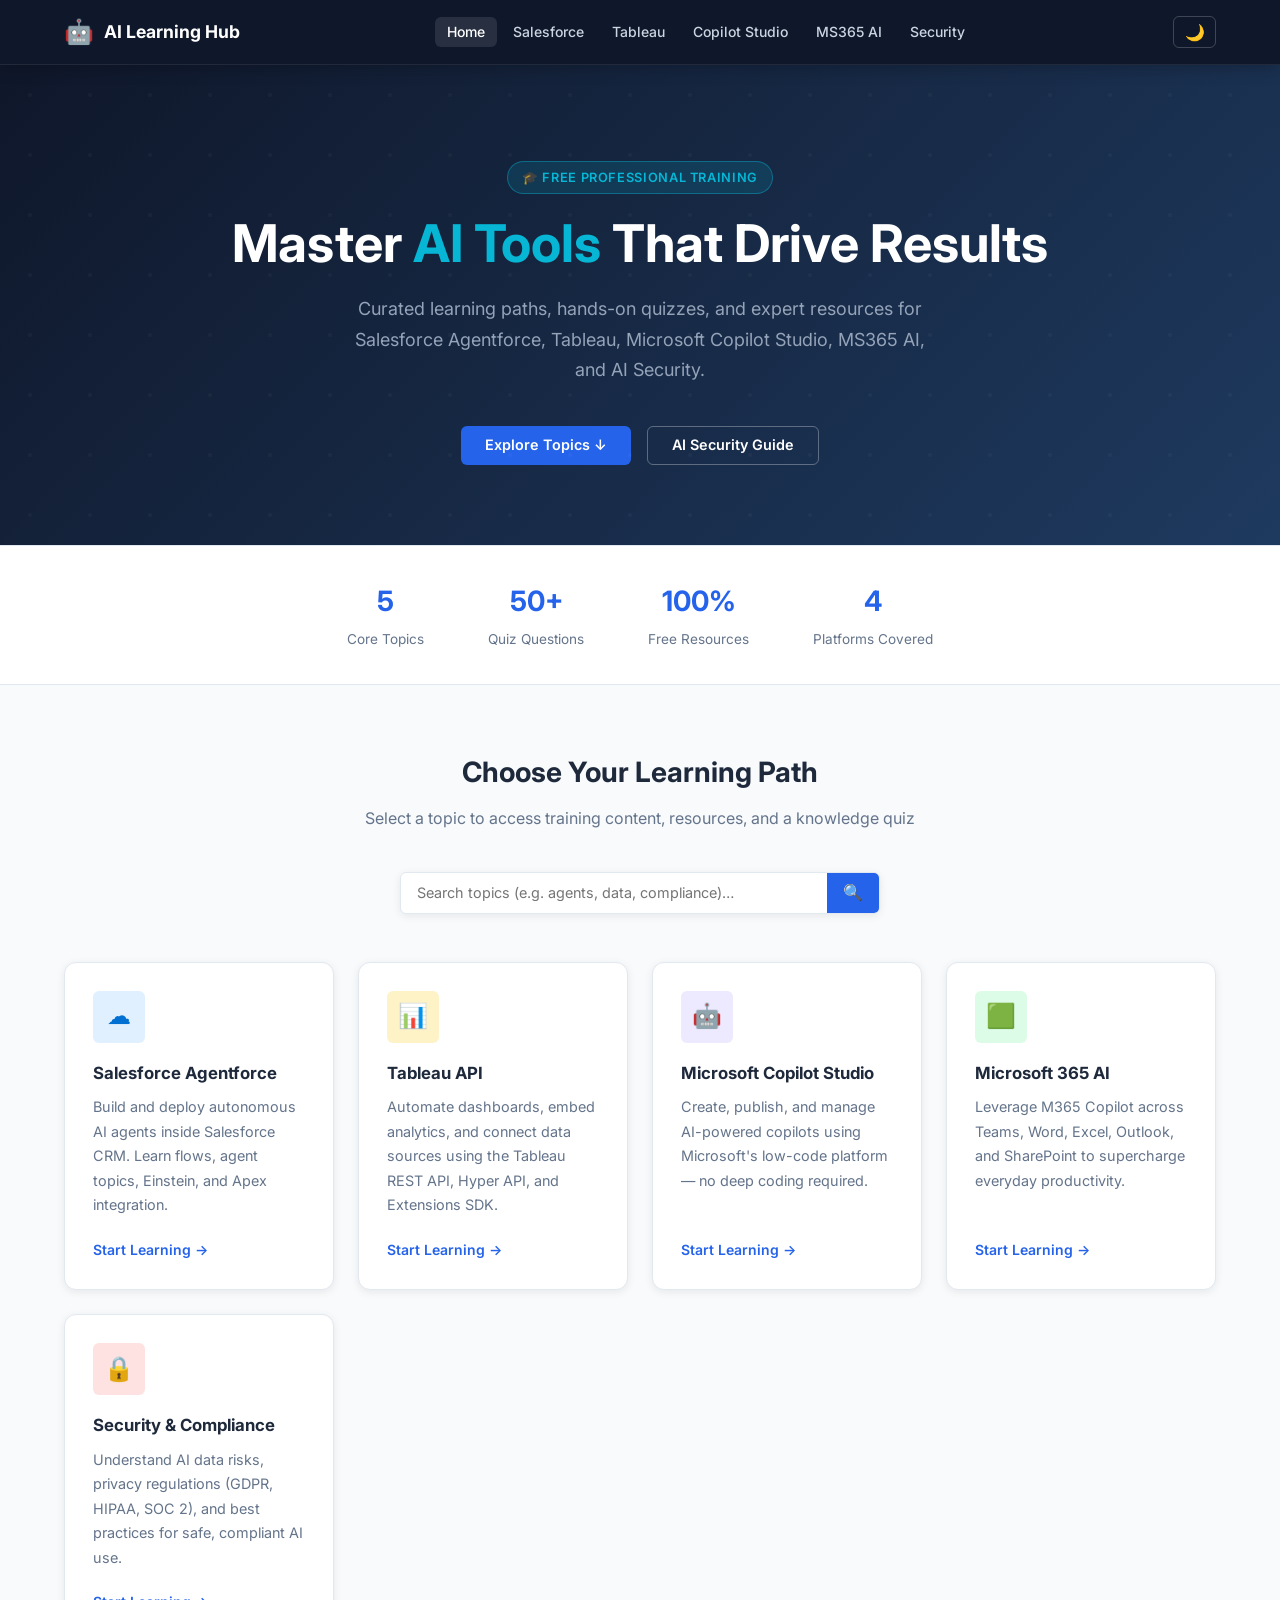
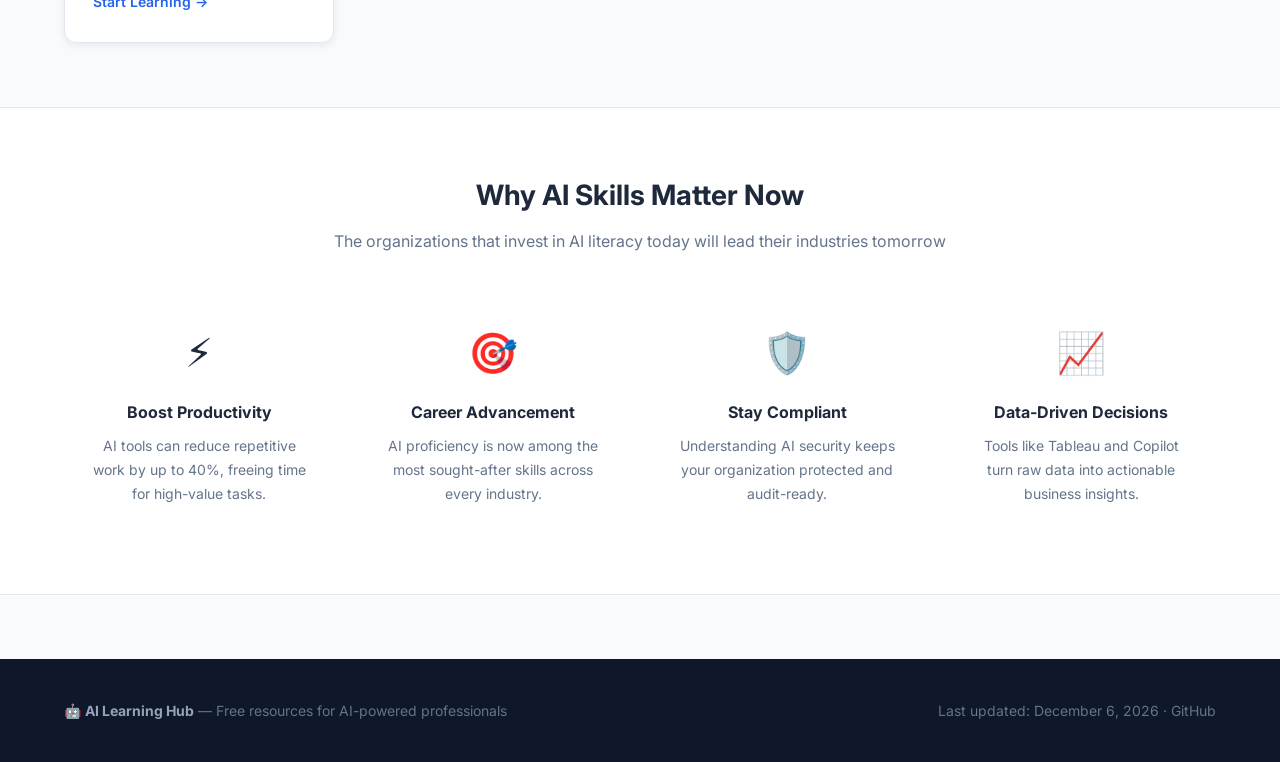
==== index.html @ e9ace45a "Add AI Tools Learning Hub website Professional static website covering Salesforce Agentforce, Tablea" ====
<!DOCTYPE html>
<html lang="en">
<head>
  <meta charset="UTF-8">
  <meta name="viewport" content="width=device-width, initial-scale=1.0">
  <title>AI Tools Learning Hub</title>
  <meta name="description" content="Professional training resources for Salesforce Agentforce, Tableau API, Microsoft Copilot Studio, Microsoft 365 AI, and AI Security & Compliance.">
  <link rel="stylesheet" href="styles/main.css">
  <link rel="icon" href="data:image/svg+xml,<svg xmlns='http://www.w3.org/2000/svg' viewBox='0 0 100 100'><text y='.9em' font-size='90'>🤖</text></svg>">
</head>
<body>

<!-- ── Navigation ── -->
<nav class="navbar">
  <div class="container">
    <div class="navbar__inner">
      <a class="navbar__brand" href="index.html">
        <span class="navbar__brand-icon">🤖</span>
        AI Learning Hub
      </a>
      <ul class="navbar__links">
        <li><a href="index.html" class="active">Home</a></li>
        <li><a href="salesforce/index.html">Salesforce</a></li>
        <li><a href="tableau/index.html">Tableau</a></li>
        <li><a href="copilot/index.html">Copilot Studio</a></li>
        <li><a href="ms365/index.html">MS365 AI</a></li>
        <li><a href="security/index.html">Security</a></li>
      </ul>
      <div class="navbar__actions">
        <button class="btn-theme" id="theme-toggle" title="Toggle dark/light mode">🌙</button>
      </div>
    </div>
  </div>
</nav>

<!-- ── Hero ── -->
<section class="hero">
  <div class="container">
    <div class="hero__badge">🎓 Free Professional Training</div>
    <h1>Master <span>AI Tools</span> That Drive Results</h1>
    <p>Curated learning paths, hands-on quizzes, and expert resources for Salesforce Agentforce, Tableau, Microsoft Copilot Studio, MS365 AI, and AI Security.</p>
    <div class="hero__actions">
      <a class="btn btn-primary" href="#topics">Explore Topics ↓</a>
      <a class="btn btn-outline" href="security/index.html">AI Security Guide</a>
    </div>
  </div>
</section>

<!-- ── Stats ── -->
<div class="stats-bar">
  <div class="container">
    <div class="stats-grid">
      <div class="stat-item">
        <strong>5</strong>
        <span>Core Topics</span>
      </div>
      <div class="stat-item">
        <strong>50+</strong>
        <span>Quiz Questions</span>
      </div>
      <div class="stat-item">
        <strong>100%</strong>
        <span>Free Resources</span>
      </div>
      <div class="stat-item">
        <strong>4</strong>
        <span>Platforms Covered</span>
      </div>
    </div>
  </div>
</div>

<!-- ── Topics ── -->
<section class="section" id="topics">
  <div class="container">
    <div class="section-header text-center">
      <h2>Choose Your Learning Path</h2>
      <p>Select a topic to access training content, resources, and a knowledge quiz</p>
    </div>

    <!-- Search -->
    <div class="search-bar">
      <input
        type="text"
        id="search-input"
        placeholder="Search topics (e.g. agents, data, compliance)…"
        aria-label="Search topics"
      >
      <button aria-label="Search">🔍</button>
    </div>

    <div class="cards-grid">

      <article class="card" data-search="salesforce agentforce ai agents automation crm flows apex">
        <div class="card__icon icon-sf">☁️</div>
        <div class="card__title">Salesforce Agentforce</div>
        <div class="card__desc">
          Build and deploy autonomous AI agents inside Salesforce CRM. Learn flows, agent topics, Einstein, and Apex integration.
        </div>
        <a class="card__link" href="salesforce/index.html">Start Learning →</a>
      </article>

      <article class="card" data-search="tableau api data visualization analytics dashboards rest hyper">
        <div class="card__icon icon-tab">📊</div>
        <div class="card__title">Tableau API</div>
        <div class="card__desc">
          Automate dashboards, embed analytics, and connect data sources using the Tableau REST API, Hyper API, and Extensions SDK.
        </div>
        <a class="card__link" href="tableau/index.html">Start Learning →</a>
      </article>

      <article class="card" data-search="copilot studio microsoft power virtual agents chatbot low code bots">
        <div class="card__icon icon-cop">🤖</div>
        <div class="card__title">Microsoft Copilot Studio</div>
        <div class="card__desc">
          Create, publish, and manage AI-powered copilots using Microsoft's low-code platform — no deep coding required.
        </div>
        <a class="card__link" href="copilot/index.html">Start Learning →</a>
      </article>

      <article class="card" data-search="microsoft 365 ms365 office copilot teams excel word outlook ai productivity">
        <div class="card__icon icon-ms">🟩</div>
        <div class="card__title">Microsoft 365 AI</div>
        <div class="card__desc">
          Leverage M365 Copilot across Teams, Word, Excel, Outlook, and SharePoint to supercharge everyday productivity.
        </div>
        <a class="card__link" href="ms365/index.html">Start Learning →</a>
      </article>

      <article class="card" data-search="security compliance data privacy gdpr hipaa soc2 zero trust safety ai risk">
        <div class="card__icon icon-sec">🔒</div>
        <div class="card__title">Security & Compliance</div>
        <div class="card__desc">
          Understand AI data risks, privacy regulations (GDPR, HIPAA, SOC 2), and best practices for safe, compliant AI use.
        </div>
        <a class="card__link" href="security/index.html">Start Learning →</a>
      </article>

    </div>
  </div>
</section>

<!-- ── Why This Matters ── -->
<section class="section" style="background: var(--color-bg-card); border-top: 1px solid var(--color-border); border-bottom: 1px solid var(--color-border);">
  <div class="container">
    <div class="section-header text-center">
      <h2>Why AI Skills Matter Now</h2>
      <p>The organizations that invest in AI literacy today will lead their industries tomorrow</p>
    </div>
    <div class="cards-grid" style="grid-template-columns: repeat(auto-fit, minmax(220px, 1fr));">
      <div style="text-align:center; padding: 1.5rem;">
        <div style="font-size: 2.5rem; margin-bottom: 0.75rem;">⚡</div>
        <h3 style="font-size: 1rem; margin-bottom: 0.5rem;">Boost Productivity</h3>
        <p style="font-size: 0.875rem; color: var(--color-text-muted);">AI tools can reduce repetitive work by up to 40%, freeing time for high-value tasks.</p>
      </div>
      <div style="text-align:center; padding: 1.5rem;">
        <div style="font-size: 2.5rem; margin-bottom: 0.75rem;">🎯</div>
        <h3 style="font-size: 1rem; margin-bottom: 0.5rem;">Career Advancement</h3>
        <p style="font-size: 0.875rem; color: var(--color-text-muted);">AI proficiency is now among the most sought-after skills across every industry.</p>
      </div>
      <div style="text-align:center; padding: 1.5rem;">
        <div style="font-size: 2.5rem; margin-bottom: 0.75rem;">🛡️</div>
        <h3 style="font-size: 1rem; margin-bottom: 0.5rem;">Stay Compliant</h3>
        <p style="font-size: 0.875rem; color: var(--color-text-muted);">Understanding AI security keeps your organization protected and audit-ready.</p>
      </div>
      <div style="text-align:center; padding: 1.5rem;">
        <div style="font-size: 2.5rem; margin-bottom: 0.75rem;">📈</div>
        <h3 style="font-size: 1rem; margin-bottom: 0.5rem;">Data-Driven Decisions</h3>
        <p style="font-size: 0.875rem; color: var(--color-text-muted);">Tools like Tableau and Copilot turn raw data into actionable business insights.</p>
      </div>
    </div>
  </div>
</section>

<!-- ── Footer ── -->
<footer class="footer">
  <div class="container">
    <div class="footer__inner">
      <span>🤖 <strong style="color:#94a3b8">AI Learning Hub</strong> — Free resources for AI-powered professionals</span>
      <span>Last updated: <time id="last-updated"></time> · <a href="https://github.com/williamjblodgett/Test" target="_blank" rel="noopener">GitHub</a></span>
    </div>
  </div>
</footer>

<script src="scripts/main.js"></script>
<script>
  document.getElementById('last-updated').textContent = new Date().toLocaleDateString('en-US', { year: 'numeric', month: 'long', day: 'numeric' });
</script>
</body>
</html>
---- styles/main.css ----
/* ============================================================
   AI Tools Learning Hub — Global Styles
   ============================================================ */

@import url('https://fonts.googleapis.com/css2?family=Inter:wght@300;400;500;600;700&display=swap');

/* ── Variables ── */
:root {
  --font-main: 'Inter', system-ui, sans-serif;

  --color-bg: #f8fafc;
  --color-bg-card: #ffffff;
  --color-bg-nav: #0f172a;
  --color-bg-hero: linear-gradient(135deg, #0f172a 0%, #1e3a5f 100%);

  --color-primary: #2563eb;
  --color-primary-hover: #1d4ed8;
  --color-accent: #06b6d4;
  --color-success: #10b981;
  --color-danger: #ef4444;
  --color-warning: #f59e0b;

  --color-text: #1e293b;
  --color-text-muted: #64748b;
  --color-text-light: #94a3b8;
  --color-text-on-dark: #f1f5f9;

  --color-border: #e2e8f0;
  --color-shadow: rgba(0, 0, 0, 0.08);

  --radius-sm: 6px;
  --radius-md: 12px;
  --radius-lg: 20px;

  --transition: 0.2s ease;
  --max-width: 1200px;
}

[data-theme="dark"] {
  --color-bg: #0f172a;
  --color-bg-card: #1e293b;
  --color-bg-nav: #020617;
  --color-text: #e2e8f0;
  --color-text-muted: #94a3b8;
  --color-text-light: #64748b;
  --color-border: #334155;
  --color-shadow: rgba(0, 0, 0, 0.3);
}

/* ── Reset ── */
*, *::before, *::after { box-sizing: border-box; margin: 0; padding: 0; }

html { scroll-behavior: smooth; }

body {
  font-family: var(--font-main);
  background: var(--color-bg);
  color: var(--color-text);
  line-height: 1.7;
  transition: background var(--transition), color var(--transition);
}

img { max-width: 100%; display: block; }
a { color: var(--color-primary); text-decoration: none; }
a:hover { color: var(--color-primary-hover); text-decoration: underline; }

/* ── Layout Utilities ── */
.container { max-width: var(--max-width); margin: 0 auto; padding: 0 1.5rem; }
.section { padding: 4rem 0; }
.section--sm { padding: 2rem 0; }

.text-center { text-align: center; }
.text-muted { color: var(--color-text-muted); }
.mt-1 { margin-top: 0.5rem; }
.mt-2 { margin-top: 1rem; }
.mt-3 { margin-top: 1.5rem; }
.mt-4 { margin-top: 2rem; }

/* ── Navigation ── */
.navbar {
  position: sticky;
  top: 0;
  z-index: 1000;
  background: var(--color-bg-nav);
  border-bottom: 1px solid rgba(255,255,255,0.08);
  box-shadow: 0 2px 16px rgba(0,0,0,0.25);
}

.navbar__inner {
  display: flex;
  align-items: center;
  justify-content: space-between;
  height: 64px;
  gap: 1rem;
}

.navbar__brand {
  display: flex;
  align-items: center;
  gap: 0.6rem;
  color: #fff;
  font-weight: 700;
  font-size: 1.1rem;
  text-decoration: none;
  white-space: nowrap;
}

.navbar__brand:hover { color: var(--color-accent); text-decoration: none; }

.navbar__brand-icon { font-size: 1.5rem; }

.navbar__links {
  display: flex;
  align-items: center;
  gap: 0.25rem;
  list-style: none;
}

.navbar__links a {
  color: #cbd5e1;
  font-size: 0.875rem;
  font-weight: 500;
  padding: 0.4rem 0.75rem;
  border-radius: var(--radius-sm);
  transition: background var(--transition), color var(--transition);
  text-decoration: none;
}

.navbar__links a:hover,
.navbar__links a.active {
  background: rgba(255,255,255,0.1);
  color: #fff;
}

.navbar__actions {
  display: flex;
  align-items: center;
  gap: 0.5rem;
}

.btn-theme {
  background: none;
  border: 1px solid rgba(255,255,255,0.2);
  color: #cbd5e1;
  border-radius: var(--radius-sm);
  padding: 0.35rem 0.65rem;
  font-size: 1rem;
  cursor: pointer;
  transition: background var(--transition), color var(--transition);
}

.btn-theme:hover { background: rgba(255,255,255,0.1); color: #fff; }

/* ── Breadcrumb ── */
.breadcrumb {
  padding: 0.75rem 0;
  font-size: 0.85rem;
  color: var(--color-text-muted);
}

.breadcrumb a { color: var(--color-text-muted); }
.breadcrumb a:hover { color: var(--color-primary); }
.breadcrumb span::before { content: ' / '; margin: 0 0.25rem; }

/* ── Hero ── */
.hero {
  background: var(--color-bg-hero);
  color: var(--color-text-on-dark);
  padding: 6rem 0 5rem;
  text-align: center;
  position: relative;
  overflow: hidden;
}

.hero::before {
  content: '';
  position: absolute;
  inset: 0;
  background: url("data:image/svg+xml,%3Csvg width='60' height='60' viewBox='0 0 60 60' xmlns='http://www.w3.org/2000/svg'%3E%3Cg fill='none' fill-rule='evenodd'%3E%3Cg fill='%23ffffff' fill-opacity='0.03'%3E%3Ccircle cx='30' cy='30' r='2'/%3E%3C/g%3E%3C/g%3E%3C/svg%3E");
  pointer-events: none;
}

.hero__badge {
  display: inline-flex;
  align-items: center;
  gap: 0.4rem;
  background: rgba(6, 182, 212, 0.15);
  border: 1px solid rgba(6, 182, 212, 0.4);
  color: var(--color-accent);
  font-size: 0.8rem;
  font-weight: 600;
  padding: 0.3rem 0.9rem;
  border-radius: 100px;
  letter-spacing: 0.05em;
  text-transform: uppercase;
  margin-bottom: 1.25rem;
}

.hero h1 {
  font-size: clamp(2rem, 5vw, 3.25rem);
  font-weight: 700;
  line-height: 1.15;
  margin-bottom: 1.25rem;
  color: #fff;
}

.hero h1 span { color: var(--color-accent); }

.hero p {
  font-size: 1.125rem;
  color: #94a3b8;
  max-width: 600px;
  margin: 0 auto 2.5rem;
}

.hero__actions {
  display: flex;
  gap: 1rem;
  justify-content: center;
  flex-wrap: wrap;
}

/* ── Buttons ── */
.btn {
  display: inline-flex;
  align-items: center;
  gap: 0.5rem;
  padding: 0.7rem 1.5rem;
  border-radius: var(--radius-sm);
  font-family: var(--font-main);
  font-size: 0.9rem;
  font-weight: 600;
  cursor: pointer;
  border: none;
  transition: all var(--transition);
  text-decoration: none;
  line-height: 1;
}

.btn-primary {
  background: var(--color-primary);
  color: #fff;
}

.btn-primary:hover {
  background: var(--color-primary-hover);
  color: #fff;
  text-decoration: none;
  transform: translateY(-1px);
  box-shadow: 0 4px 12px rgba(37, 99, 235, 0.4);
}

.btn-outline {
  background: transparent;
  color: #fff;
  border: 1.5px solid rgba(255,255,255,0.3);
}

.btn-outline:hover {
  background: rgba(255,255,255,0.1);
  color: #fff;
  text-decoration: none;
}

.btn-secondary {
  background: var(--color-bg-card);
  color: var(--color-text);
  border: 1.5px solid var(--color-border);
}

.btn-secondary:hover {
  border-color: var(--color-primary);
  color: var(--color-primary);
  text-decoration: none;
}

/* ── Cards ── */
.cards-grid {
  display: grid;
  grid-template-columns: repeat(auto-fit, minmax(260px, 1fr));
  gap: 1.5rem;
}

.card {
  background: var(--color-bg-card);
  border: 1px solid var(--color-border);
  border-radius: var(--radius-md);
  padding: 1.75rem;
  box-shadow: 0 2px 8px var(--color-shadow);
  transition: transform var(--transition), box-shadow var(--transition), border-color var(--transition);
  display: flex;
  flex-direction: column;
}

.card:hover {
  transform: translateY(-3px);
  box-shadow: 0 8px 24px var(--color-shadow);
  border-color: var(--color-primary);
}

.card__icon {
  width: 52px;
  height: 52px;
  border-radius: var(--radius-sm);
  display: flex;
  align-items: center;
  justify-content: center;
  font-size: 1.5rem;
  margin-bottom: 1rem;
}

.card__title {
  font-size: 1.05rem;
  font-weight: 700;
  margin-bottom: 0.5rem;
}

.card__desc {
  font-size: 0.9rem;
  color: var(--color-text-muted);
  flex: 1;
  margin-bottom: 1.25rem;
}

.card__link {
  font-size: 0.875rem;
  font-weight: 600;
  color: var(--color-primary);
  display: inline-flex;
  align-items: center;
  gap: 0.3rem;
}

.card__link:hover { gap: 0.5rem; }

/* Topic icon colors */
.icon-sf { background: #e0f0ff; color: #0070d2; }
.icon-tab { background: #fef3c7; color: #d97706; }
.icon-cop { background: #ede9fe; color: #7c3aed; }
.icon-ms { background: #dcfce7; color: #16a34a; }
.icon-sec { background: #fee2e2; color: #dc2626; }

[data-theme="dark"] .icon-sf { background: rgba(0,112,210,0.2); }
[data-theme="dark"] .icon-tab { background: rgba(217,119,6,0.2); }
[data-theme="dark"] .icon-cop { background: rgba(124,58,237,0.2); }
[data-theme="dark"] .icon-ms { background: rgba(22,163,74,0.2); }
[data-theme="dark"] .icon-sec { background: rgba(220,38,38,0.2); }

/* ── Page Hero (sub-pages) ── */
.page-hero {
  background: var(--color-bg-hero);
  color: var(--color-text-on-dark);
  padding: 3.5rem 0;
}

.page-hero__icon {
  font-size: 2.5rem;
  margin-bottom: 0.75rem;
}

.page-hero h1 {
  font-size: clamp(1.75rem, 4vw, 2.5rem);
  font-weight: 700;
  color: #fff;
  margin-bottom: 0.5rem;
}

.page-hero p {
  color: #94a3b8;
  font-size: 1rem;
  max-width: 600px;
}

/* ── Content Sections ── */
.content-block { margin-bottom: 3rem; }

.content-block h2 {
  font-size: 1.4rem;
  font-weight: 700;
  margin-bottom: 1rem;
  padding-bottom: 0.5rem;
  border-bottom: 2px solid var(--color-border);
  display: flex;
  align-items: center;
  gap: 0.5rem;
}

.content-block h3 {
  font-size: 1.1rem;
  font-weight: 600;
  margin-bottom: 0.75rem;
  margin-top: 1.5rem;
}

.content-block p { margin-bottom: 1rem; }

.content-block ul, .content-block ol {
  padding-left: 1.5rem;
  margin-bottom: 1rem;
}

.content-block li { margin-bottom: 0.4rem; }

/* ── Resource Links ── */
.resource-list {
  list-style: none;
  padding: 0;
  display: flex;
  flex-direction: column;
  gap: 0.75rem;
}

.resource-list li {
  background: var(--color-bg-card);
  border: 1px solid var(--color-border);
  border-radius: var(--radius-sm);
  padding: 0.75rem 1rem;
  display: flex;
  align-items: center;
  gap: 0.75rem;
  transition: border-color var(--transition);
}

.resource-list li:hover { border-color: var(--color-primary); }

.resource-list .res-type {
  font-size: 0.7rem;
  font-weight: 700;
  text-transform: uppercase;
  letter-spacing: 0.05em;
  padding: 0.2rem 0.5rem;
  border-radius: 4px;
  white-space: nowrap;
}

.res-doc { background: #dbeafe; color: #1d4ed8; }
.res-vid { background: #fee2e2; color: #dc2626; }
.res-cert { background: #dcfce7; color: #16a34a; }
.res-course { background: #ede9fe; color: #7c3aed; }

[data-theme="dark"] .res-doc { background: rgba(29,78,216,0.25); color: #93c5fd; }
[data-theme="dark"] .res-vid { background: rgba(220,38,38,0.25); color: #fca5a5; }
[data-theme="dark"] .res-cert { background: rgba(22,163,74,0.25); color: #86efac; }
[data-theme="dark"] .res-course { background: rgba(124,58,237,0.25); color: #c4b5fd; }

.resource-list a { font-weight: 500; font-size: 0.9rem; }

/* ── Tips Box ── */
.tips-box {
  background: linear-gradient(135deg, #eff6ff, #e0f2fe);
  border: 1px solid #bfdbfe;
  border-radius: var(--radius-md);
  padding: 1.5rem 1.75rem;
}

[data-theme="dark"] .tips-box {
  background: rgba(37, 99, 235, 0.1);
  border-color: rgba(37, 99, 235, 0.3);
}

.tips-box h3 { color: var(--color-primary); margin-top: 0; }

.tips-box ol { padding-left: 1.5rem; }
.tips-box li { margin-bottom: 0.5rem; font-size: 0.95rem; }

/* ── Alert/Info Boxes ── */
.alert {
  border-radius: var(--radius-sm);
  padding: 1rem 1.25rem;
  margin-bottom: 1rem;
  display: flex;
  gap: 0.75rem;
  align-items: flex-start;
  font-size: 0.9rem;
}

.alert-info { background: #eff6ff; border-left: 4px solid var(--color-primary); color: #1e40af; }
.alert-warning { background: #fffbeb; border-left: 4px solid var(--color-warning); color: #92400e; }
.alert-danger { background: #fef2f2; border-left: 4px solid var(--color-danger); color: #991b1b; }
.alert-success { background: #f0fdf4; border-left: 4px solid var(--color-success); color: #166534; }

[data-theme="dark"] .alert-info { background: rgba(37,99,235,0.1); color: #93c5fd; }
[data-theme="dark"] .alert-warning { background: rgba(245,158,11,0.1); color: #fcd34d; }
[data-theme="dark"] .alert-danger { background: rgba(239,68,68,0.1); color: #fca5a5; }
[data-theme="dark"] .alert-success { background: rgba(16,185,129,0.1); color: #6ee7b7; }

/* ── Quiz ── */
.quiz-section {
  background: var(--color-bg-card);
  border: 2px solid var(--color-border);
  border-radius: var(--radius-lg);
  padding: 2.5rem;
  margin-top: 2rem;
}

.quiz-section h2 {
  font-size: 1.4rem;
  font-weight: 700;
  margin-bottom: 0.5rem;
  border: none;
  padding: 0;
}

.quiz-progress {
  font-size: 0.85rem;
  color: var(--color-text-muted);
  margin-bottom: 1.5rem;
}

.quiz-progress-bar {
  height: 6px;
  background: var(--color-border);
  border-radius: 100px;
  margin-bottom: 1.5rem;
  overflow: hidden;
}

.quiz-progress-bar__fill {
  height: 100%;
  background: var(--color-primary);
  border-radius: 100px;
  transition: width 0.4s ease;
}

.quiz-question {
  font-size: 1.05rem;
  font-weight: 600;
  margin-bottom: 1.25rem;
  line-height: 1.5;
}

.quiz-options {
  display: flex;
  flex-direction: column;
  gap: 0.65rem;
  margin-bottom: 1.5rem;
}

.quiz-option {
  background: var(--color-bg);
  border: 1.5px solid var(--color-border);
  border-radius: var(--radius-sm);
  padding: 0.8rem 1.1rem;
  cursor: pointer;
  font-family: var(--font-main);
  font-size: 0.9rem;
  text-align: left;
  transition: all var(--transition);
  display: flex;
  align-items: center;
  gap: 0.75rem;
  color: var(--color-text);
  width: 100%;
}

.quiz-option:hover:not(:disabled) {
  border-color: var(--color-primary);
  background: #eff6ff;
}

[data-theme="dark"] .quiz-option:hover:not(:disabled) {
  background: rgba(37,99,235,0.1);
}

.quiz-option.correct {
  border-color: var(--color-success);
  background: #f0fdf4;
  color: #166534;
}

.quiz-option.incorrect {
  border-color: var(--color-danger);
  background: #fef2f2;
  color: #991b1b;
}

[data-theme="dark"] .quiz-option.correct { background: rgba(16,185,129,0.15); color: #6ee7b7; }
[data-theme="dark"] .quiz-option.incorrect { background: rgba(239,68,68,0.15); color: #fca5a5; }

.quiz-option-letter {
  width: 28px;
  height: 28px;
  border-radius: 50%;
  background: var(--color-border);
  display: flex;
  align-items: center;
  justify-content: center;
  font-weight: 700;
  font-size: 0.8rem;
  flex-shrink: 0;
  transition: background var(--transition);
}

.quiz-option.correct .quiz-option-letter { background: var(--color-success); color: #fff; }
.quiz-option.incorrect .quiz-option-letter { background: var(--color-danger); color: #fff; }

.quiz-feedback {
  font-size: 0.9rem;
  padding: 0.75rem 1rem;
  border-radius: var(--radius-sm);
  margin-bottom: 1rem;
  display: none;
}

.quiz-feedback.show { display: block; }

.quiz-nav {
  display: flex;
  gap: 0.75rem;
  align-items: center;
  flex-wrap: wrap;
}

.quiz-results {
  text-align: center;
  display: none;
}

.quiz-results.show { display: block; }

.quiz-score-ring {
  width: 120px;
  height: 120px;
  border-radius: 50%;
  background: conic-gradient(var(--color-primary) var(--pct, 0%), var(--color-border) 0%);
  display: flex;
  align-items: center;
  justify-content: center;
  margin: 1.5rem auto;
  position: relative;
}

.quiz-score-ring::before {
  content: '';
  position: absolute;
  width: 88px;
  height: 88px;
  border-radius: 50%;
  background: var(--color-bg-card);
}

.quiz-score-text {
  position: relative;
  z-index: 1;
  font-size: 1.5rem;
  font-weight: 700;
  color: var(--color-text);
}

.quiz-results h3 { font-size: 1.3rem; font-weight: 700; margin-bottom: 0.5rem; }
.quiz-results p { color: var(--color-text-muted); margin-bottom: 1.5rem; }

.quiz-review-list {
  text-align: left;
  background: var(--color-bg);
  border-radius: var(--radius-sm);
  padding: 1rem 1.25rem;
  margin-bottom: 1.5rem;
}

.quiz-review-list h4 { font-size: 0.9rem; font-weight: 700; margin-bottom: 0.75rem; color: var(--color-danger); }
.quiz-review-list ul { list-style: none; padding: 0; }
.quiz-review-list li {
  padding: 0.4rem 0;
  font-size: 0.875rem;
  border-bottom: 1px solid var(--color-border);
  color: var(--color-text-muted);
  display: flex;
  align-items: flex-start;
  gap: 0.5rem;
}
.quiz-review-list li:last-child { border: none; }
.quiz-review-list li::before { content: '→'; color: var(--color-danger); flex-shrink: 0; }

.quiz-all-correct { color: var(--color-success); font-weight: 600; text-align: center; padding: 0.75rem; }

/* ── Search ── */
.search-bar {
  display: flex;
  max-width: 480px;
  margin: 0 auto 3rem;
  background: var(--color-bg-card);
  border: 1.5px solid var(--color-border);
  border-radius: var(--radius-sm);
  overflow: hidden;
  box-shadow: 0 2px 8px var(--color-shadow);
  transition: border-color var(--transition);
}

.search-bar:focus-within { border-color: var(--color-primary); }

.search-bar input {
  flex: 1;
  border: none;
  outline: none;
  padding: 0.7rem 1rem;
  font-family: var(--font-main);
  font-size: 0.9rem;
  background: transparent;
  color: var(--color-text);
}

.search-bar button {
  background: var(--color-primary);
  border: none;
  color: #fff;
  padding: 0 1rem;
  cursor: pointer;
  font-size: 1rem;
}

/* ── Stats Bar ── */
.stats-bar {
  background: var(--color-bg-card);
  border-top: 1px solid var(--color-border);
  border-bottom: 1px solid var(--color-border);
  padding: 2rem 0;
}

.stats-grid {
  display: flex;
  justify-content: center;
  gap: 4rem;
  flex-wrap: wrap;
}

.stat-item { text-align: center; }
.stat-item strong { display: block; font-size: 1.75rem; font-weight: 700; color: var(--color-primary); }
.stat-item span { font-size: 0.85rem; color: var(--color-text-muted); }

/* ── Section Headers ── */
.section-header { margin-bottom: 2.5rem; }
.section-header h2 { font-size: 1.75rem; font-weight: 700; margin-bottom: 0.5rem; }
.section-header p { color: var(--color-text-muted); }

/* ── Footer ── */
.footer {
  background: var(--color-bg-nav);
  color: #64748b;
  padding: 2.5rem 0;
  margin-top: 4rem;
  font-size: 0.875rem;
}

.footer__inner {
  display: flex;
  justify-content: space-between;
  align-items: center;
  flex-wrap: wrap;
  gap: 1rem;
}

.footer a { color: #64748b; }
.footer a:hover { color: #94a3b8; }

/* ── Table ── */
.styled-table {
  width: 100%;
  border-collapse: collapse;
  font-size: 0.9rem;
  margin-bottom: 1.5rem;
}

.styled-table th {
  background: var(--color-bg);
  font-weight: 600;
  text-align: left;
  padding: 0.75rem 1rem;
  border-bottom: 2px solid var(--color-border);
  font-size: 0.8rem;
  text-transform: uppercase;
  letter-spacing: 0.05em;
  color: var(--color-text-muted);
}

.styled-table td {
  padding: 0.75rem 1rem;
  border-bottom: 1px solid var(--color-border);
}

.styled-table tr:last-child td { border: none; }
.styled-table tr:hover td { background: var(--color-bg); }

/* ── Responsive ── */
@media (max-width: 768px) {
  .navbar__links { display: none; }
  .stats-grid { gap: 2rem; }
  .quiz-section { padding: 1.5rem; }
  .hero { padding: 4rem 0 3rem; }
  .section { padding: 2.5rem 0; }
}
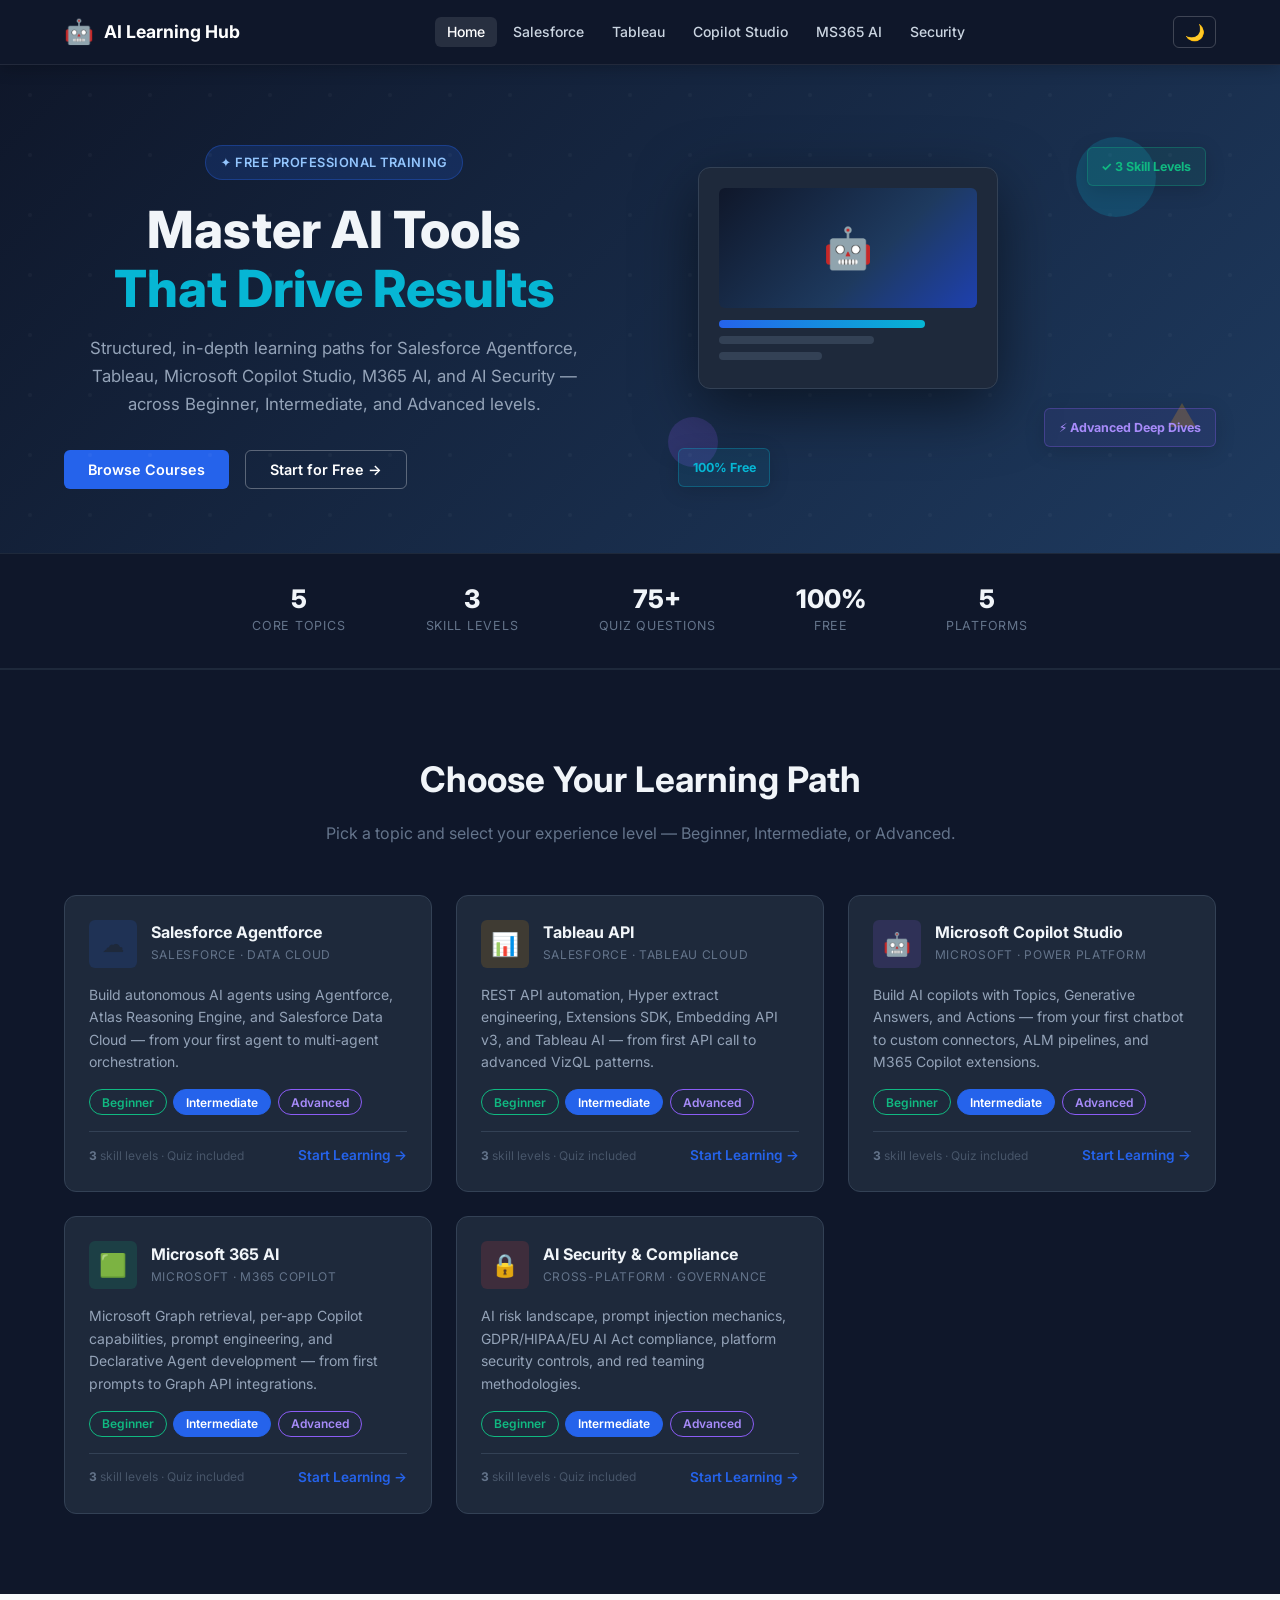
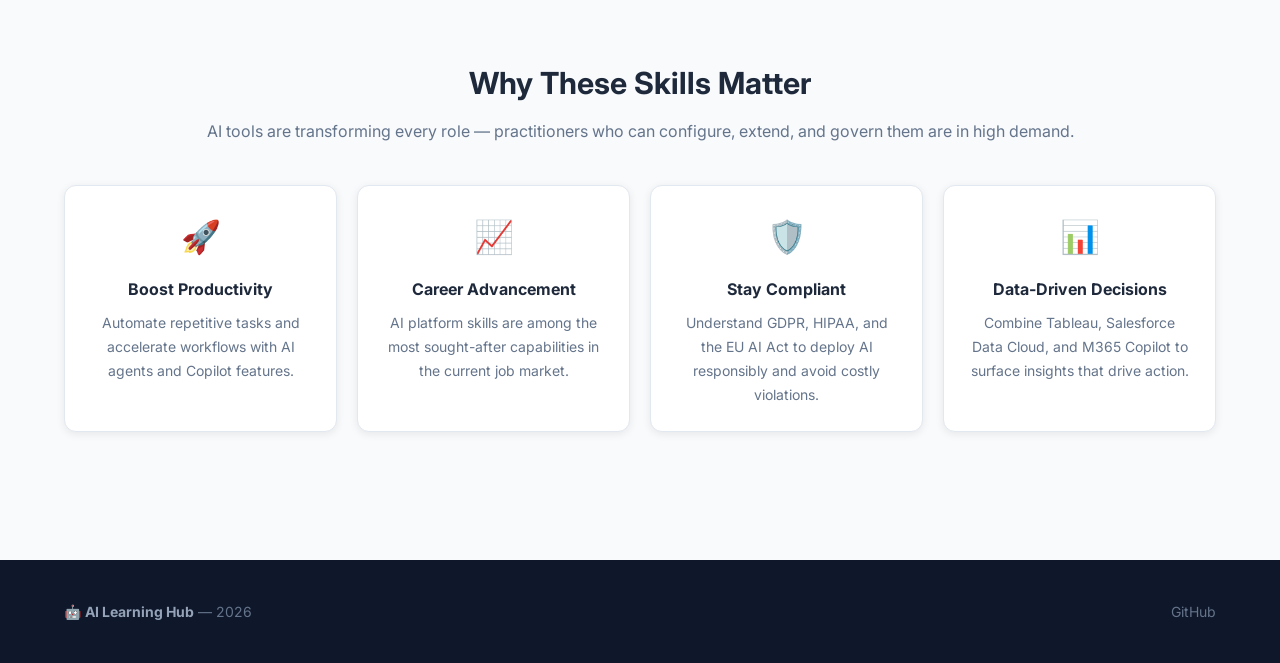
==== commit e3a3b46a: "Rewrite Salesforce page with 3-tier pricing structure - Restructured index.html with three pricing t" ====
--- a/index.html
+++ b/index.html
@@ -3,8 +3,8 @@
 <head>
   <meta charset="UTF-8">
   <meta name="viewport" content="width=device-width, initial-scale=1.0">
-  <title>AI Tools Learning Hub</title>
-  <meta name="description" content="Professional training resources for Salesforce Agentforce, Tableau API, Microsoft Copilot Studio, Microsoft 365 AI, and AI Security & Compliance.">
+  <title>AI Tools Learning Hub — Free Training for Salesforce, Tableau, Copilot & More</title>
+  <meta name="description" content="Free, structured AI tools training across 3 skill levels. Salesforce Agentforce, Tableau API, Copilot Studio, Microsoft 365 AI, and AI Security.">
   <link rel="stylesheet" href="styles/main.css">
   <link rel="icon" href="data:image/svg+xml,<svg xmlns='http://www.w3.org/2000/svg' viewBox='0 0 100 100'><text y='.9em' font-size='90'>🤖</text></svg>">
 </head>
@@ -34,139 +34,214 @@
 </nav>
 
 <!-- ── Hero ── -->
-<section class="hero">
-  <div class="container">
-    <div class="hero__badge">🎓 Free Professional Training</div>
-    <h1>Master <span>AI Tools</span> That Drive Results</h1>
-    <p>Curated learning paths, hands-on quizzes, and expert resources for Salesforce Agentforce, Tableau, Microsoft Copilot Studio, MS365 AI, and AI Security.</p>
-    <div class="hero__actions">
-      <a class="btn btn-primary" href="#topics">Explore Topics ↓</a>
-      <a class="btn btn-outline" href="security/index.html">AI Security Guide</a>
+<section class="hero" style="background: var(--color-bg-hero);">
+  <div class="hero-inner">
+
+    <!-- Left: Text -->
+    <div class="hero-text">
+      <div class="hero-badge">✦ Free Professional Training</div>
+      <h1>Master AI Tools<br><span>That Drive Results</span></h1>
+      <p>Structured, in-depth learning paths for Salesforce Agentforce, Tableau, Microsoft Copilot Studio, M365 AI, and AI Security — across Beginner, Intermediate, and Advanced levels.</p>
+      <div class="hero-actions">
+        <a href="#courses" class="btn btn-primary">Browse Courses</a>
+        <a href="salesforce/index.html#beginner" class="btn btn-outline">Start for Free →</a>
+      </div>
+    </div>
+
+    <!-- Right: CSS Illustration -->
+    <div class="hero-illustration" aria-hidden="true">
+      <div class="illus-dot illus-dot-1"></div>
+      <div class="illus-dot illus-dot-2"></div>
+      <div class="illus-triangle"></div>
+
+      <div class="illus-card-main">
+        <div class="illus-screen">🤖</div>
+        <div class="illus-bar w80"></div>
+        <div class="illus-bar w60"></div>
+        <div class="illus-bar w40"></div>
+      </div>
+
+      <div class="illus-chip illus-chip-1">✓ 3 Skill Levels</div>
+      <div class="illus-chip illus-chip-2">⚡ Advanced Deep Dives</div>
+      <div class="illus-chip illus-chip-3">100% Free</div>
     </div>
   </div>
 </section>
 
-<!-- ── Stats ── -->
+<!-- ── Stats Bar ── -->
 <div class="stats-bar">
   <div class="container">
     <div class="stats-grid">
       <div class="stat-item">
-        <strong>5</strong>
-        <span>Core Topics</span>
-      </div>
-      <div class="stat-item">
-        <strong>50+</strong>
-        <span>Quiz Questions</span>
-      </div>
-      <div class="stat-item">
-        <strong>100%</strong>
-        <span>Free Resources</span>
-      </div>
-      <div class="stat-item">
-        <strong>4</strong>
-        <span>Platforms Covered</span>
+        <div class="stat-number">5</div>
+        <div class="stat-label">Core Topics</div>
+      </div>
+      <div class="stat-item">
+        <div class="stat-number">3</div>
+        <div class="stat-label">Skill Levels</div>
+      </div>
+      <div class="stat-item">
+        <div class="stat-number">75+</div>
+        <div class="stat-label">Quiz Questions</div>
+      </div>
+      <div class="stat-item">
+        <div class="stat-number">100%</div>
+        <div class="stat-label">Free</div>
+      </div>
+      <div class="stat-item">
+        <div class="stat-number">5</div>
+        <div class="stat-label">Platforms</div>
       </div>
     </div>
   </div>
 </div>
 
-<!-- ── Topics ── -->
-<section class="section" id="topics">
-  <div class="container">
-    <div class="section-header text-center">
+<!-- ── Dark Course Browser ── -->
+<section class="courses-section" id="courses">
+  <div class="container">
+    <div class="section-header">
       <h2>Choose Your Learning Path</h2>
-      <p>Select a topic to access training content, resources, and a knowledge quiz</p>
-    </div>
-
-    <!-- Search -->
-    <div class="search-bar">
-      <input
-        type="text"
-        id="search-input"
-        placeholder="Search topics (e.g. agents, data, compliance)…"
-        aria-label="Search topics"
-      >
-      <button aria-label="Search">🔍</button>
-    </div>
-
-    <div class="cards-grid">
-
-      <article class="card" data-search="salesforce agentforce ai agents automation crm flows apex">
-        <div class="card__icon icon-sf">☁️</div>
-        <div class="card__title">Salesforce Agentforce</div>
-        <div class="card__desc">
-          Build and deploy autonomous AI agents inside Salesforce CRM. Learn flows, agent topics, Einstein, and Apex integration.
-        </div>
-        <a class="card__link" href="salesforce/index.html">Start Learning →</a>
-      </article>
-
-      <article class="card" data-search="tableau api data visualization analytics dashboards rest hyper">
-        <div class="card__icon icon-tab">📊</div>
-        <div class="card__title">Tableau API</div>
-        <div class="card__desc">
-          Automate dashboards, embed analytics, and connect data sources using the Tableau REST API, Hyper API, and Extensions SDK.
-        </div>
-        <a class="card__link" href="tableau/index.html">Start Learning →</a>
-      </article>
-
-      <article class="card" data-search="copilot studio microsoft power virtual agents chatbot low code bots">
-        <div class="card__icon icon-cop">🤖</div>
-        <div class="card__title">Microsoft Copilot Studio</div>
-        <div class="card__desc">
-          Create, publish, and manage AI-powered copilots using Microsoft's low-code platform — no deep coding required.
-        </div>
-        <a class="card__link" href="copilot/index.html">Start Learning →</a>
-      </article>
-
-      <article class="card" data-search="microsoft 365 ms365 office copilot teams excel word outlook ai productivity">
-        <div class="card__icon icon-ms">🟩</div>
-        <div class="card__title">Microsoft 365 AI</div>
-        <div class="card__desc">
-          Leverage M365 Copilot across Teams, Word, Excel, Outlook, and SharePoint to supercharge everyday productivity.
-        </div>
-        <a class="card__link" href="ms365/index.html">Start Learning →</a>
-      </article>
-
-      <article class="card" data-search="security compliance data privacy gdpr hipaa soc2 zero trust safety ai risk">
-        <div class="card__icon icon-sec">🔒</div>
-        <div class="card__title">Security & Compliance</div>
-        <div class="card__desc">
-          Understand AI data risks, privacy regulations (GDPR, HIPAA, SOC 2), and best practices for safe, compliant AI use.
-        </div>
-        <a class="card__link" href="security/index.html">Start Learning →</a>
-      </article>
-
-    </div>
+      <p>Pick a topic and select your experience level — Beginner, Intermediate, or Advanced.</p>
+    </div>
+
+    <div class="courses-grid">
+
+      <!-- Salesforce -->
+      <div class="course-card" data-search="salesforce agentforce ai agents data cloud einstein trust">
+        <div class="course-card-header">
+          <div class="course-icon sf">☁️</div>
+          <div>
+            <div class="course-card-title">Salesforce Agentforce</div>
+            <div class="course-card-provider">Salesforce · Data Cloud</div>
+          </div>
+        </div>
+        <div class="course-card-desc">Build autonomous AI agents using Agentforce, Atlas Reasoning Engine, and Salesforce Data Cloud — from your first agent to multi-agent orchestration.</div>
+        <div class="course-level-tabs">
+          <button class="course-level-tab" data-level="beginner">Beginner</button>
+          <button class="course-level-tab active" data-level="intermediate">Intermediate</button>
+          <button class="course-level-tab" data-level="advanced">Advanced</button>
+        </div>
+        <div class="course-card-footer">
+          <span class="course-meta"><strong>3</strong> skill levels · Quiz included</span>
+          <a class="course-cta" href="salesforce/index.html#intermediate" data-base="salesforce/index.html">Start Learning →</a>
+        </div>
+      </div>
+
+      <!-- Tableau -->
+      <div class="course-card" data-search="tableau api rest hyper extensions embedding analytics">
+        <div class="course-card-header">
+          <div class="course-icon tab">📊</div>
+          <div>
+            <div class="course-card-title">Tableau API</div>
+            <div class="course-card-provider">Salesforce · Tableau Cloud</div>
+          </div>
+        </div>
+        <div class="course-card-desc">REST API automation, Hyper extract engineering, Extensions SDK, Embedding API v3, and Tableau AI — from first API call to advanced VizQL patterns.</div>
+        <div class="course-level-tabs">
+          <button class="course-level-tab" data-level="beginner">Beginner</button>
+          <button class="course-level-tab active" data-level="intermediate">Intermediate</button>
+          <button class="course-level-tab" data-level="advanced">Advanced</button>
+        </div>
+        <div class="course-card-footer">
+          <span class="course-meta"><strong>3</strong> skill levels · Quiz included</span>
+          <a class="course-cta" href="tableau/index.html#intermediate" data-base="tableau/index.html">Start Learning →</a>
+        </div>
+      </div>
+
+      <!-- Copilot Studio -->
+      <div class="course-card" data-search="microsoft copilot studio power platform chatbot generative ai">
+        <div class="course-card-header">
+          <div class="course-icon cop">🤖</div>
+          <div>
+            <div class="course-card-title">Microsoft Copilot Studio</div>
+            <div class="course-card-provider">Microsoft · Power Platform</div>
+          </div>
+        </div>
+        <div class="course-card-desc">Build AI copilots with Topics, Generative Answers, and Actions — from your first chatbot to custom connectors, ALM pipelines, and M365 Copilot extensions.</div>
+        <div class="course-level-tabs">
+          <button class="course-level-tab" data-level="beginner">Beginner</button>
+          <button class="course-level-tab active" data-level="intermediate">Intermediate</button>
+          <button class="course-level-tab" data-level="advanced">Advanced</button>
+        </div>
+        <div class="course-card-footer">
+          <span class="course-meta"><strong>3</strong> skill levels · Quiz included</span>
+          <a class="course-cta" href="copilot/index.html#intermediate" data-base="copilot/index.html">Start Learning →</a>
+        </div>
+      </div>
+
+      <!-- MS365 AI -->
+      <div class="course-card" data-search="microsoft 365 copilot graph teams outlook word excel ai">
+        <div class="course-card-header">
+          <div class="course-icon ms">🟩</div>
+          <div>
+            <div class="course-card-title">Microsoft 365 AI</div>
+            <div class="course-card-provider">Microsoft · M365 Copilot</div>
+          </div>
+        </div>
+        <div class="course-card-desc">Microsoft Graph retrieval, per-app Copilot capabilities, prompt engineering, and Declarative Agent development — from first prompts to Graph API integrations.</div>
+        <div class="course-level-tabs">
+          <button class="course-level-tab" data-level="beginner">Beginner</button>
+          <button class="course-level-tab active" data-level="intermediate">Intermediate</button>
+          <button class="course-level-tab" data-level="advanced">Advanced</button>
+        </div>
+        <div class="course-card-footer">
+          <span class="course-meta"><strong>3</strong> skill levels · Quiz included</span>
+          <a class="course-cta" href="ms365/index.html#intermediate" data-base="ms365/index.html">Start Learning →</a>
+        </div>
+      </div>
+
+      <!-- Security -->
+      <div class="course-card" data-search="ai security compliance gdpr hipaa prompt injection responsible ai">
+        <div class="course-card-header">
+          <div class="course-icon sec">🔒</div>
+          <div>
+            <div class="course-card-title">AI Security & Compliance</div>
+            <div class="course-card-provider">Cross-Platform · Governance</div>
+          </div>
+        </div>
+        <div class="course-card-desc">AI risk landscape, prompt injection mechanics, GDPR/HIPAA/EU AI Act compliance, platform security controls, and red teaming methodologies.</div>
+        <div class="course-level-tabs">
+          <button class="course-level-tab" data-level="beginner">Beginner</button>
+          <button class="course-level-tab active" data-level="intermediate">Intermediate</button>
+          <button class="course-level-tab" data-level="advanced">Advanced</button>
+        </div>
+        <div class="course-card-footer">
+          <span class="course-meta"><strong>3</strong> skill levels · Quiz included</span>
+          <a class="course-cta" href="security/index.html#intermediate" data-base="security/index.html">Start Learning →</a>
+        </div>
+      </div>
+
+    </div><!-- /.courses-grid -->
   </div>
 </section>
 
-<!-- ── Why This Matters ── -->
-<section class="section" style="background: var(--color-bg-card); border-top: 1px solid var(--color-border); border-bottom: 1px solid var(--color-border);">
-  <div class="container">
-    <div class="section-header text-center">
-      <h2>Why AI Skills Matter Now</h2>
-      <p>The organizations that invest in AI literacy today will lead their industries tomorrow</p>
-    </div>
-    <div class="cards-grid" style="grid-template-columns: repeat(auto-fit, minmax(220px, 1fr));">
-      <div style="text-align:center; padding: 1.5rem;">
-        <div style="font-size: 2.5rem; margin-bottom: 0.75rem;">⚡</div>
-        <h3 style="font-size: 1rem; margin-bottom: 0.5rem;">Boost Productivity</h3>
-        <p style="font-size: 0.875rem; color: var(--color-text-muted);">AI tools can reduce repetitive work by up to 40%, freeing time for high-value tasks.</p>
-      </div>
-      <div style="text-align:center; padding: 1.5rem;">
-        <div style="font-size: 2.5rem; margin-bottom: 0.75rem;">🎯</div>
-        <h3 style="font-size: 1rem; margin-bottom: 0.5rem;">Career Advancement</h3>
-        <p style="font-size: 0.875rem; color: var(--color-text-muted);">AI proficiency is now among the most sought-after skills across every industry.</p>
-      </div>
-      <div style="text-align:center; padding: 1.5rem;">
-        <div style="font-size: 2.5rem; margin-bottom: 0.75rem;">🛡️</div>
-        <h3 style="font-size: 1rem; margin-bottom: 0.5rem;">Stay Compliant</h3>
-        <p style="font-size: 0.875rem; color: var(--color-text-muted);">Understanding AI security keeps your organization protected and audit-ready.</p>
-      </div>
-      <div style="text-align:center; padding: 1.5rem;">
-        <div style="font-size: 2.5rem; margin-bottom: 0.75rem;">📈</div>
-        <h3 style="font-size: 1rem; margin-bottom: 0.5rem;">Data-Driven Decisions</h3>
-        <p style="font-size: 0.875rem; color: var(--color-text-muted);">Tools like Tableau and Copilot turn raw data into actionable business insights.</p>
+<!-- ── Why AI Skills Matter ── -->
+<section class="section">
+  <div class="container">
+    <div style="text-align:center; margin-bottom: 2.5rem;">
+      <h2 style="font-size:1.9rem; font-weight:700;">Why These Skills Matter</h2>
+      <p style="color: var(--color-text-muted); margin-top: 0.5rem;">AI tools are transforming every role — practitioners who can configure, extend, and govern them are in high demand.</p>
+    </div>
+    <div class="cards-grid" style="grid-template-columns: repeat(auto-fit, minmax(230px, 1fr)); gap: 1.25rem;">
+      <div class="card" style="padding:1.5rem; text-align:center;">
+        <div style="font-size:2rem; margin-bottom:0.75rem;">🚀</div>
+        <strong>Boost Productivity</strong>
+        <p class="text-muted mt-1" style="font-size:0.875rem;">Automate repetitive tasks and accelerate workflows with AI agents and Copilot features.</p>
+      </div>
+      <div class="card" style="padding:1.5rem; text-align:center;">
+        <div style="font-size:2rem; margin-bottom:0.75rem;">📈</div>
+        <strong>Career Advancement</strong>
+        <p class="text-muted mt-1" style="font-size:0.875rem;">AI platform skills are among the most sought-after capabilities in the current job market.</p>
+      </div>
+      <div class="card" style="padding:1.5rem; text-align:center;">
+        <div style="font-size:2rem; margin-bottom:0.75rem;">🛡️</div>
+        <strong>Stay Compliant</strong>
+        <p class="text-muted mt-1" style="font-size:0.875rem;">Understand GDPR, HIPAA, and the EU AI Act to deploy AI responsibly and avoid costly violations.</p>
+      </div>
+      <div class="card" style="padding:1.5rem; text-align:center;">
+        <div style="font-size:2rem; margin-bottom:0.75rem;">📊</div>
+        <strong>Data-Driven Decisions</strong>
+        <p class="text-muted mt-1" style="font-size:0.875rem;">Combine Tableau, Salesforce Data Cloud, and M365 Copilot to surface insights that drive action.</p>
       </div>
     </div>
   </div>
@@ -176,15 +251,15 @@
 <footer class="footer">
   <div class="container">
     <div class="footer__inner">
-      <span>🤖 <strong style="color:#94a3b8">AI Learning Hub</strong> — Free resources for AI-powered professionals</span>
-      <span>Last updated: <time id="last-updated"></time> · <a href="https://github.com/williamjblodgett/Test" target="_blank" rel="noopener">GitHub</a></span>
+      <span>🤖 <strong style="color:#94a3b8">AI Learning Hub</strong> — <span id="footer-year"></span></span>
+      <span><a href="https://github.com/williamjblodgett/Test" target="_blank" rel="noopener">GitHub</a></span>
     </div>
   </div>
 </footer>
 
 <script src="scripts/main.js"></script>
 <script>
-  document.getElementById('last-updated').textContent = new Date().toLocaleDateString('en-US', { year: 'numeric', month: 'long', day: 'numeric' });
+  document.getElementById('footer-year').textContent = new Date().getFullYear();
 </script>
 </body>
 </html>
--- a/styles/main.css
+++ b/styles/main.css
@@ -789,3 +789,495 @@
   .hero { padding: 4rem 0 3rem; }
   .section { padding: 2.5rem 0; }
 }
+
+/* ── Sidebar / Two-Column Layout ── */
+.page-layout {
+  display: flex;
+  gap: 2.5rem;
+  max-width: var(--max-width);
+  margin: 2.5rem auto 4rem;
+  padding: 0 1.5rem;
+  align-items: flex-start;
+}
+
+.sidebar {
+  width: 220px;
+  flex-shrink: 0;
+  position: sticky;
+  top: 80px;
+  max-height: calc(100vh - 100px);
+  overflow-y: auto;
+  scrollbar-width: thin;
+  scrollbar-color: var(--color-border) transparent;
+}
+
+.sidebar-label {
+  font-size: 0.7rem;
+  font-weight: 700;
+  text-transform: uppercase;
+  letter-spacing: 0.08em;
+  color: var(--color-text-muted);
+  padding: 0 0.75rem 0.5rem;
+  margin-bottom: 0.25rem;
+}
+
+.sidebar-nav {
+  list-style: none;
+  padding: 0;
+  margin: 0;
+}
+
+.sidebar-nav a {
+  display: block;
+  padding: 0.45rem 0.75rem;
+  border-radius: var(--radius-sm);
+  color: var(--color-text-muted);
+  text-decoration: none;
+  font-size: 0.845rem;
+  line-height: 1.4;
+  transition: background var(--transition), color var(--transition);
+  border-left: 2px solid transparent;
+}
+
+.sidebar-nav a:hover {
+  background: rgba(37, 99, 235, 0.06);
+  color: var(--color-primary);
+  text-decoration: none;
+}
+
+.sidebar-nav a.active {
+  background: rgba(37, 99, 235, 0.1);
+  color: var(--color-primary);
+  border-left-color: var(--color-primary);
+  font-weight: 600;
+}
+
+[data-theme="dark"] .sidebar-nav a:hover,
+[data-theme="dark"] .sidebar-nav a.active {
+  background: rgba(37, 99, 235, 0.15);
+}
+
+.main-content {
+  flex: 1;
+  min-width: 0;
+}
+
+.main-content section {
+  scroll-margin-top: 84px;
+  margin-bottom: 3.5rem;
+}
+
+/* Code snippets */
+code {
+  font-family: 'Courier New', Courier, monospace;
+  font-size: 0.875em;
+  background: var(--color-bg);
+  border: 1px solid var(--color-border);
+  border-radius: 4px;
+  padding: 0.1em 0.4em;
+  color: var(--color-primary);
+}
+
+pre {
+  background: #0f172a;
+  color: #e2e8f0;
+  border-radius: var(--radius-sm);
+  padding: 1rem 1.25rem;
+  overflow-x: auto;
+  font-size: 0.85rem;
+  line-height: 1.6;
+  margin-bottom: 1rem;
+}
+
+pre code {
+  background: none;
+  border: none;
+  padding: 0;
+  color: inherit;
+  font-size: inherit;
+}
+
+@media (max-width: 900px) {
+  .page-layout {
+    flex-direction: column;
+    gap: 1.5rem;
+    margin-top: 1.5rem;
+  }
+  .sidebar {
+    width: 100%;
+    position: static;
+    max-height: none;
+    overflow-y: visible;
+    background: var(--color-bg-card);
+    border: 1px solid var(--color-border);
+    border-radius: var(--radius-sm);
+    padding: 0.75rem 0;
+  }
+  .sidebar-nav {
+    display: flex;
+    flex-wrap: wrap;
+    gap: 0.25rem;
+    padding: 0 0.5rem;
+  }
+  .sidebar-nav a {
+    border-left: none;
+    border-bottom: 2px solid transparent;
+    font-size: 0.8rem;
+    padding: 0.35rem 0.6rem;
+  }
+  .sidebar-nav a.active {
+    border-bottom-color: var(--color-primary);
+    border-left: none;
+  }
+}
+
+/* ══════════════════════════════════════════════════
+   HERO — TWO-COLUMN LAYOUT
+══════════════════════════════════════════════════ */
+.hero { padding: 5rem 0 4rem; }
+
+.hero-inner {
+  display: grid;
+  grid-template-columns: 1fr 1fr;
+  gap: 3.5rem;
+  align-items: center;
+  max-width: var(--max-width);
+  margin: 0 auto;
+  padding: 0 1.5rem;
+}
+
+.hero-text { max-width: 540px; }
+
+.hero-badge {
+  display: inline-flex;
+  align-items: center;
+  gap: 0.4rem;
+  background: rgba(37, 99, 235, 0.18);
+  border: 1px solid rgba(37, 99, 235, 0.35);
+  color: #93c5fd;
+  padding: 0.35rem 0.9rem;
+  border-radius: 999px;
+  font-size: 0.8rem;
+  font-weight: 600;
+  letter-spacing: 0.04em;
+  text-transform: uppercase;
+  margin-bottom: 1.25rem;
+}
+
+.hero-text h1 {
+  font-size: clamp(2rem, 4.5vw, 3.2rem);
+  font-weight: 800;
+  line-height: 1.15;
+  color: #f1f5f9;
+  margin-bottom: 1.1rem;
+}
+
+.hero-text h1 span { color: var(--color-accent); }
+
+.hero-text p {
+  font-size: 1.05rem;
+  color: #94a3b8;
+  line-height: 1.65;
+  margin-bottom: 2rem;
+}
+
+.hero-actions { display: flex; gap: 1rem; flex-wrap: wrap; }
+
+.hero-illustration {
+  position: relative;
+  height: 340px;
+  display: flex;
+  align-items: center;
+  justify-content: center;
+}
+
+/* Main illustration card (laptop-screen analogy) */
+.illus-card-main {
+  position: absolute;
+  width: 300px;
+  background: #1e293b;
+  border: 1px solid #334155;
+  border-radius: var(--radius-md);
+  padding: 1.25rem;
+  box-shadow: 0 20px 60px rgba(0,0,0,0.5);
+  top: 20px;
+  left: 30px;
+}
+
+.illus-card-main .illus-screen {
+  width: 100%;
+  height: 120px;
+  background: linear-gradient(135deg, #0f172a 0%, #1e3a5f 60%, #1e40af 100%);
+  border-radius: var(--radius-sm);
+  margin-bottom: 0.75rem;
+  display: flex;
+  align-items: center;
+  justify-content: center;
+  font-size: 2.5rem;
+}
+
+.illus-card-main .illus-bar {
+  height: 8px;
+  border-radius: 4px;
+  background: #334155;
+  margin-bottom: 0.5rem;
+}
+.illus-card-main .illus-bar.w80 { width: 80%; background: linear-gradient(90deg, #2563eb, #06b6d4); }
+.illus-card-main .illus-bar.w60 { width: 60%; }
+.illus-card-main .illus-bar.w40 { width: 40%; }
+
+/* Floating stat chips */
+.illus-chip {
+  position: absolute;
+  background: var(--color-bg-card);
+  border: 1px solid var(--color-border);
+  border-radius: var(--radius-sm);
+  padding: 0.5rem 0.85rem;
+  font-size: 0.78rem;
+  font-weight: 700;
+  color: var(--color-text);
+  box-shadow: 0 4px 20px rgba(0,0,0,0.15);
+  white-space: nowrap;
+}
+
+.illus-chip-1 { top: 0; right: 10px; color: var(--color-success); border-color: rgba(16,185,129,0.3); background: rgba(16,185,129,0.08); }
+.illus-chip-2 { bottom: 40px; right: 0; color: #a78bfa; border-color: rgba(139,92,246,0.3); background: rgba(139,92,246,0.08); }
+.illus-chip-3 { bottom: 0; left: 10px; color: var(--color-accent); border-color: rgba(6,182,212,0.3); background: rgba(6,182,212,0.08); }
+
+/* Decorative accent shapes */
+.illus-dot {
+  position: absolute;
+  border-radius: 50%;
+  opacity: 0.2;
+}
+.illus-dot-1 { width: 80px; height: 80px; background: var(--color-accent); top: -10px; right: 60px; }
+.illus-dot-2 { width: 50px; height: 50px; background: #8b5cf6; bottom: 20px; left: 0; }
+.illus-triangle {
+  position: absolute;
+  width: 0; height: 0;
+  border-left: 14px solid transparent;
+  border-right: 14px solid transparent;
+  border-bottom: 24px solid rgba(245,158,11,0.25);
+  bottom: 60px;
+  right: 20px;
+}
+
+@media (max-width: 900px) {
+  .hero-inner { grid-template-columns: 1fr; gap: 2rem; }
+  .hero-illustration { display: none; }
+  .hero-text { max-width: 100%; }
+}
+
+/* ══════════════════════════════════════════════════
+   STATS BAR (new 5-item version)
+══════════════════════════════════════════════════ */
+.stats-bar { background: #0f172a; border-top: 1px solid #1e293b; border-bottom: 1px solid #1e293b; padding: 1.5rem 0; }
+.stats-bar .stats-grid { display: flex; flex-wrap: wrap; justify-content: center; gap: 0 3rem; }
+.stats-bar .stat-item { text-align: center; padding: 0.5rem 1rem; }
+.stats-bar .stat-number { font-size: 1.6rem; font-weight: 800; color: #f1f5f9; line-height: 1; }
+.stats-bar .stat-label { font-size: 0.78rem; color: #64748b; text-transform: uppercase; letter-spacing: 0.06em; margin-top: 0.2rem; }
+
+/* ══════════════════════════════════════════════════
+   DARK COURSE BROWSER SECTION
+══════════════════════════════════════════════════ */
+.courses-section {
+  background: #0f172a;
+  padding: 5rem 0;
+  border-top: 1px solid #1e293b;
+}
+
+.courses-section .section-header {
+  text-align: center;
+  margin-bottom: 3rem;
+}
+
+.courses-section .section-header h2 {
+  font-size: clamp(1.6rem, 3vw, 2.2rem);
+  font-weight: 700;
+  color: #f1f5f9;
+  margin-bottom: 0.6rem;
+}
+
+.courses-section .section-header p {
+  color: #64748b;
+  font-size: 1rem;
+}
+
+/* Course cards (dark theme) */
+.courses-grid {
+  display: grid;
+  grid-template-columns: repeat(auto-fill, minmax(300px, 1fr));
+  gap: 1.5rem;
+}
+
+.course-card {
+  background: #1e293b;
+  border: 1px solid #334155;
+  border-radius: var(--radius-md);
+  padding: 1.5rem;
+  transition: border-color var(--transition), transform var(--transition), box-shadow var(--transition);
+  display: flex;
+  flex-direction: column;
+  gap: 1rem;
+}
+
+.course-card:hover {
+  border-color: var(--color-primary);
+  transform: translateY(-3px);
+  box-shadow: 0 12px 40px rgba(37, 99, 235, 0.15);
+}
+
+.course-card-header {
+  display: flex;
+  align-items: center;
+  gap: 0.85rem;
+}
+
+.course-icon {
+  width: 48px;
+  height: 48px;
+  border-radius: var(--radius-sm);
+  display: flex;
+  align-items: center;
+  justify-content: center;
+  font-size: 1.4rem;
+  flex-shrink: 0;
+}
+
+.course-icon.sf  { background: rgba(37,99,235,0.15); }
+.course-icon.tab { background: rgba(245,158,11,0.15); }
+.course-icon.cop { background: rgba(139,92,246,0.15); }
+.course-icon.ms  { background: rgba(16,185,129,0.15); }
+.course-icon.sec { background: rgba(239,68,68,0.15); }
+
+.course-card-title { font-size: 1rem; font-weight: 700; color: #f1f5f9; line-height: 1.3; }
+.course-card-provider { font-size: 0.75rem; color: #64748b; text-transform: uppercase; letter-spacing: 0.06em; margin-top: 0.15rem; }
+
+.course-card-desc { font-size: 0.875rem; color: #94a3b8; line-height: 1.6; flex: 1; }
+
+/* Level tabs inside course cards */
+.course-level-tabs {
+  display: flex;
+  gap: 0.4rem;
+}
+
+.course-level-tab {
+  padding: 0.28rem 0.75rem;
+  border-radius: 999px;
+  font-size: 0.75rem;
+  font-weight: 600;
+  border: 1px solid;
+  cursor: pointer;
+  transition: all 0.15s;
+  background: transparent;
+  font-family: inherit;
+}
+
+.course-level-tab[data-level="beginner"] { border-color: #10b981; color: #10b981; }
+.course-level-tab[data-level="beginner"].active { background: #10b981; color: #fff; }
+.course-level-tab[data-level="intermediate"] { border-color: #2563eb; color: #60a5fa; }
+.course-level-tab[data-level="intermediate"].active { background: #2563eb; color: #fff; }
+.course-level-tab[data-level="advanced"] { border-color: #8b5cf6; color: #a78bfa; }
+.course-level-tab[data-level="advanced"].active { background: #8b5cf6; color: #fff; }
+
+.course-card-footer {
+  display: flex;
+  align-items: center;
+  justify-content: space-between;
+  padding-top: 0.75rem;
+  border-top: 1px solid #334155;
+}
+
+.course-meta { font-size: 0.75rem; color: #475569; }
+.course-meta strong { color: #64748b; }
+
+.course-cta {
+  display: inline-flex;
+  align-items: center;
+  gap: 0.3rem;
+  color: var(--color-primary);
+  font-size: 0.85rem;
+  font-weight: 600;
+  text-decoration: none;
+  transition: gap var(--transition), color var(--transition);
+}
+
+.course-cta:hover { color: var(--color-accent); gap: 0.6rem; text-decoration: none; }
+
+/* ══════════════════════════════════════════════════
+   LEVEL SWITCHER (topic pages)
+══════════════════════════════════════════════════ */
+.level-switcher {
+  display: flex;
+  align-items: center;
+  gap: 1rem;
+  flex-wrap: wrap;
+  padding: 1rem 1.5rem;
+  background: var(--color-bg-card);
+  border-bottom: 1px solid var(--color-border);
+  position: sticky;
+  top: 57px;
+  z-index: 90;
+}
+
+.level-switcher-label {
+  font-size: 0.8rem;
+  font-weight: 700;
+  text-transform: uppercase;
+  letter-spacing: 0.07em;
+  color: var(--color-text-muted);
+  white-space: nowrap;
+}
+
+.level-tabs { display: flex; gap: 0.4rem; }
+
+.level-tab {
+  padding: 0.35rem 1rem;
+  border-radius: 999px;
+  font-size: 0.8rem;
+  font-weight: 600;
+  border: 1.5px solid;
+  cursor: pointer;
+  transition: all 0.15s;
+  background: transparent;
+  font-family: inherit;
+}
+
+.level-tab[data-level="beginner"] { border-color: #10b981; color: #10b981; }
+.level-tab[data-level="beginner"].active { background: #10b981; color: #fff; }
+.level-tab[data-level="intermediate"] { border-color: var(--color-primary); color: var(--color-primary); }
+.level-tab[data-level="intermediate"].active { background: var(--color-primary); color: #fff; }
+.level-tab[data-level="advanced"] { border-color: #8b5cf6; color: #8b5cf6; }
+.level-tab[data-level="advanced"].active { background: #8b5cf6; color: #fff; }
+
+.level-desc {
+  font-size: 0.8rem;
+  color: var(--color-text-muted);
+  font-style: italic;
+}
+
+/* Show/hide level panels */
+.level-content { display: none; }
+.level-content.active { display: block; }
+
+/* Level badge shown in sidebar */
+.level-badge {
+  display: inline-block;
+  padding: 0.2rem 0.65rem;
+  border-radius: 999px;
+  font-size: 0.68rem;
+  font-weight: 700;
+  text-transform: uppercase;
+  letter-spacing: 0.06em;
+  margin-bottom: 0.75rem;
+}
+
+.level-badge-beginner { background: rgba(16,185,129,0.12); color: #10b981; border: 1px solid rgba(16,185,129,0.3); }
+.level-badge-intermediate { background: rgba(37,99,235,0.1); color: var(--color-primary); border: 1px solid rgba(37,99,235,0.25); }
+.level-badge-advanced { background: rgba(139,92,246,0.1); color: #8b5cf6; border: 1px solid rgba(139,92,246,0.25); }
+
+@media (max-width: 600px) {
+  .level-switcher { gap: 0.6rem; padding: 0.75rem 1rem; }
+  .level-tab { padding: 0.3rem 0.7rem; font-size: 0.75rem; }
+  .level-desc { display: none; }
+}
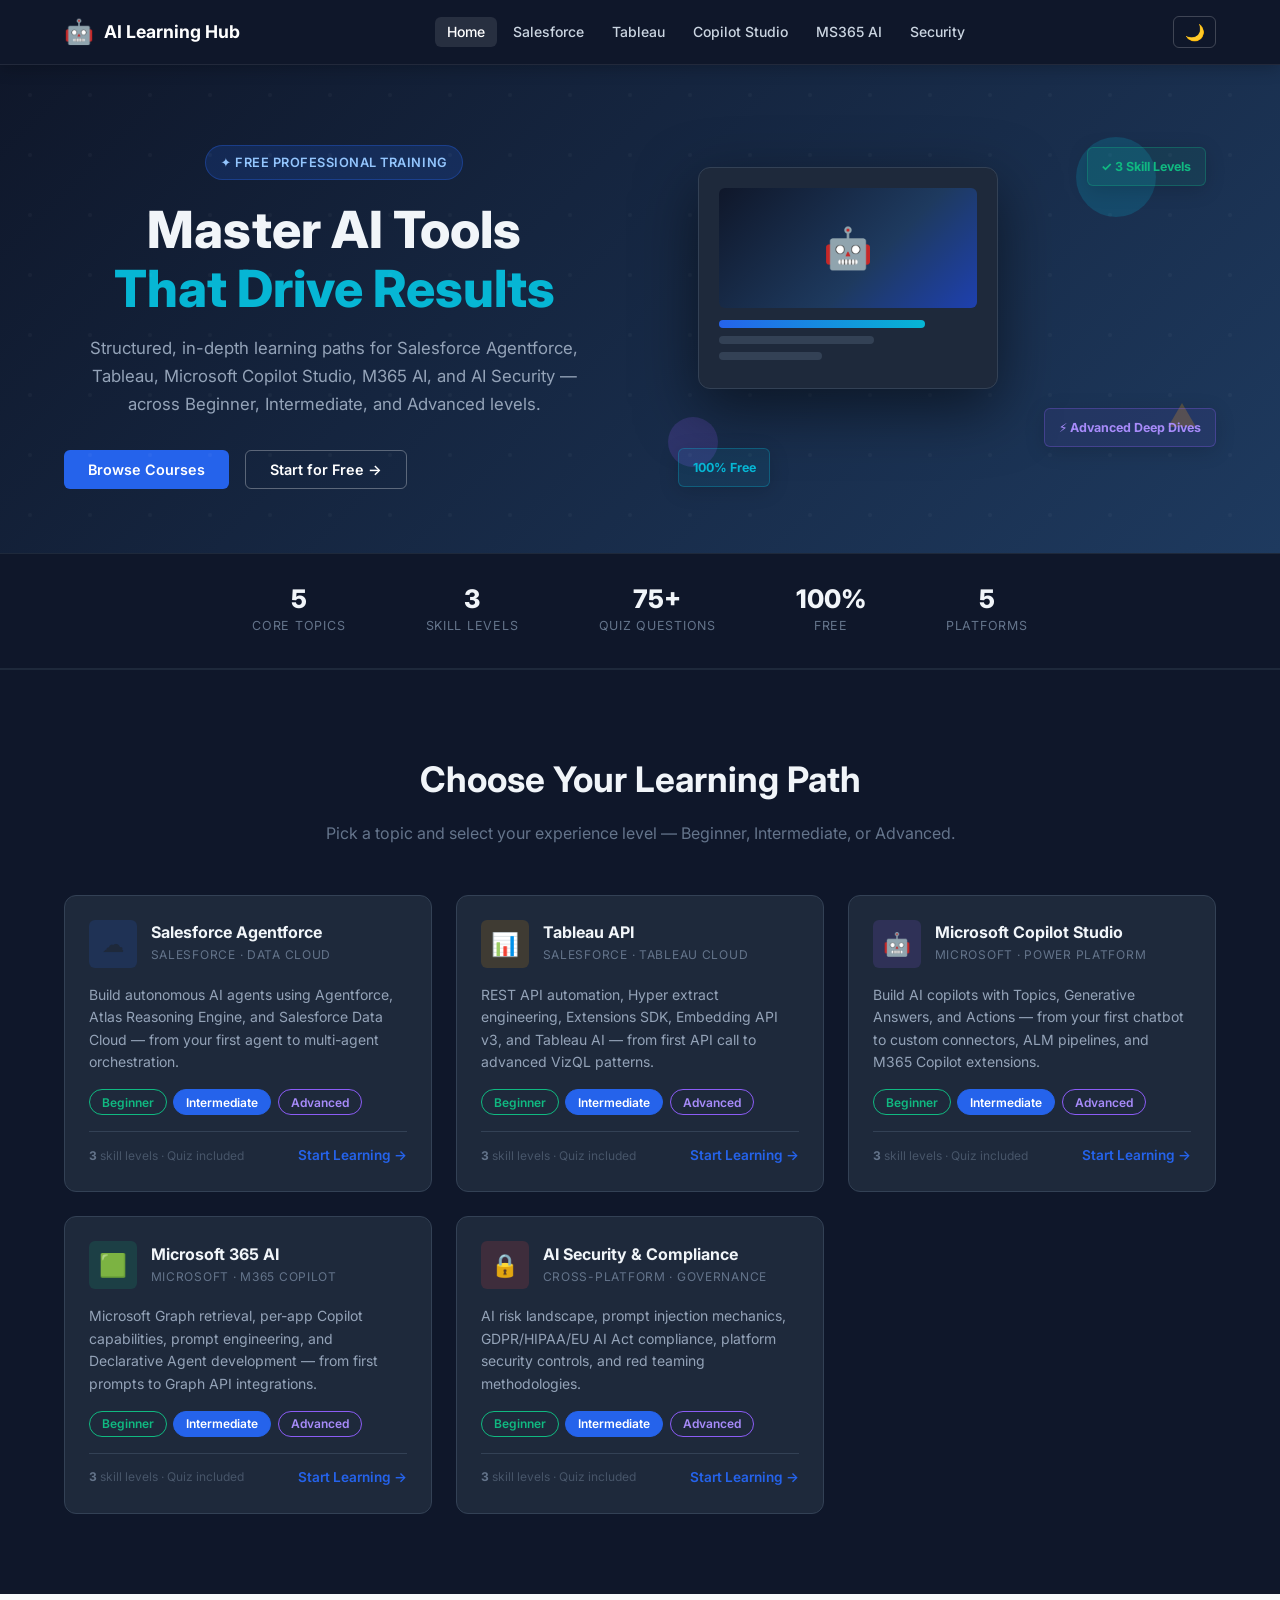
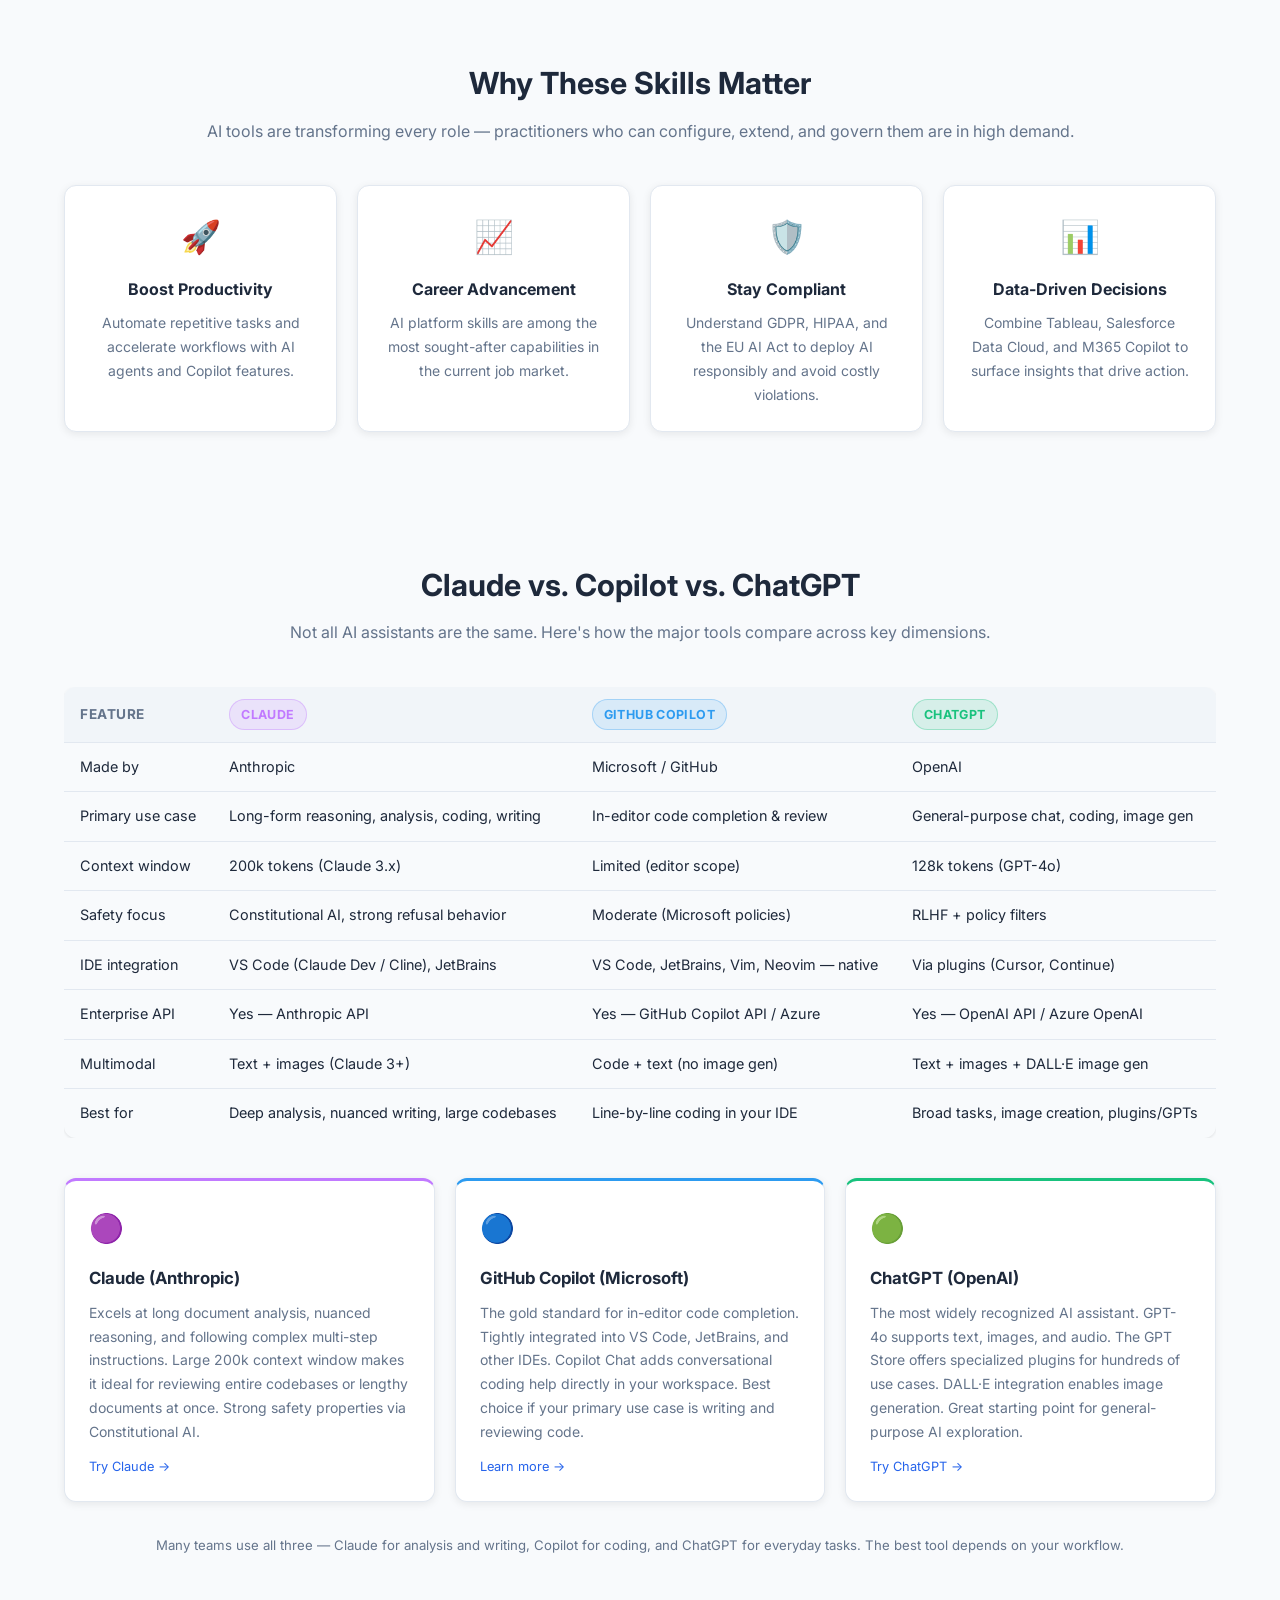
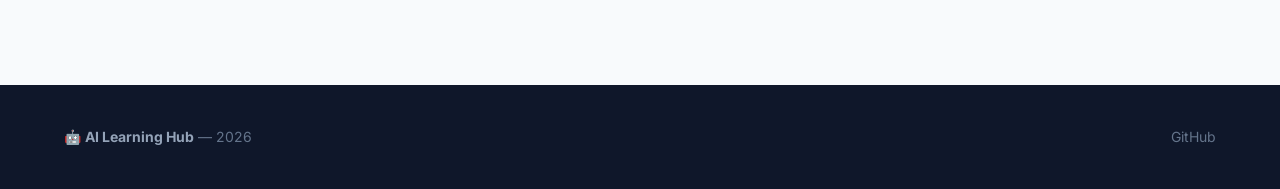
==== commit c05c202f: "Add Claude vs Copilot vs ChatGPT comparison section Adds a new section on the home page comparing Cl" ====
--- a/index.html
+++ b/index.html
@@ -247,6 +247,104 @@
   </div>
 </section>
 
+<!-- ── Claude vs Copilot vs ChatGPT ── -->
+<section class="section" id="ai-comparison">
+  <div class="container">
+    <div style="text-align:center; margin-bottom: 2.5rem;">
+      <h2 style="font-size:1.9rem; font-weight:700;">Claude vs. Copilot vs. ChatGPT</h2>
+      <p style="color: var(--color-text-muted); margin-top: 0.5rem;">Not all AI assistants are the same. Here's how the major tools compare across key dimensions.</p>
+    </div>
+
+    <!-- Comparison Table -->
+    <div style="overflow-x:auto; margin-bottom: 2.5rem;">
+      <table class="compare-table">
+        <thead>
+          <tr>
+            <th>Feature</th>
+            <th><span class="compare-badge compare-badge--claude">Claude</span></th>
+            <th><span class="compare-badge compare-badge--copilot">GitHub Copilot</span></th>
+            <th><span class="compare-badge compare-badge--chatgpt">ChatGPT</span></th>
+          </tr>
+        </thead>
+        <tbody>
+          <tr>
+            <td>Made by</td>
+            <td>Anthropic</td>
+            <td>Microsoft / GitHub</td>
+            <td>OpenAI</td>
+          </tr>
+          <tr>
+            <td>Primary use case</td>
+            <td>Long-form reasoning, analysis, coding, writing</td>
+            <td>In-editor code completion &amp; review</td>
+            <td>General-purpose chat, coding, image gen</td>
+          </tr>
+          <tr>
+            <td>Context window</td>
+            <td>200k tokens (Claude 3.x)</td>
+            <td>Limited (editor scope)</td>
+            <td>128k tokens (GPT-4o)</td>
+          </tr>
+          <tr>
+            <td>Safety focus</td>
+            <td>Constitutional AI, strong refusal behavior</td>
+            <td>Moderate (Microsoft policies)</td>
+            <td>RLHF + policy filters</td>
+          </tr>
+          <tr>
+            <td>IDE integration</td>
+            <td>VS Code (Claude Dev / Cline), JetBrains</td>
+            <td>VS Code, JetBrains, Vim, Neovim — native</td>
+            <td>Via plugins (Cursor, Continue)</td>
+          </tr>
+          <tr>
+            <td>Enterprise API</td>
+            <td>Yes — Anthropic API</td>
+            <td>Yes — GitHub Copilot API / Azure</td>
+            <td>Yes — OpenAI API / Azure OpenAI</td>
+          </tr>
+          <tr>
+            <td>Multimodal</td>
+            <td>Text + images (Claude 3+)</td>
+            <td>Code + text (no image gen)</td>
+            <td>Text + images + DALL·E image gen</td>
+          </tr>
+          <tr>
+            <td>Best for</td>
+            <td>Deep analysis, nuanced writing, large codebases</td>
+            <td>Line-by-line coding in your IDE</td>
+            <td>Broad tasks, image creation, plugins/GPTs</td>
+          </tr>
+        </tbody>
+      </table>
+    </div>
+
+    <!-- Highlight Cards -->
+    <div class="cards-grid" style="grid-template-columns: repeat(auto-fit, minmax(260px, 1fr)); gap: 1.25rem;">
+      <div class="card" style="padding:1.5rem; border-top: 3px solid #c17aff;">
+        <div style="font-size:1.75rem; margin-bottom:0.75rem;">🟣</div>
+        <strong style="font-size:1.05rem;">Claude (Anthropic)</strong>
+        <p class="text-muted mt-1" style="font-size:0.875rem;">Excels at long document analysis, nuanced reasoning, and following complex multi-step instructions. Large 200k context window makes it ideal for reviewing entire codebases or lengthy documents at once. Strong safety properties via Constitutional AI.</p>
+        <a href="https://claude.ai" target="_blank" rel="noopener" style="font-size:0.8rem; color: var(--color-primary); text-decoration:none; display:inline-block; margin-top:0.75rem;">Try Claude →</a>
+      </div>
+      <div class="card" style="padding:1.5rem; border-top: 3px solid #2d9bf0;">
+        <div style="font-size:1.75rem; margin-bottom:0.75rem;">🔵</div>
+        <strong style="font-size:1.05rem;">GitHub Copilot (Microsoft)</strong>
+        <p class="text-muted mt-1" style="font-size:0.875rem;">The gold standard for in-editor code completion. Tightly integrated into VS Code, JetBrains, and other IDEs. Copilot Chat adds conversational coding help directly in your workspace. Best choice if your primary use case is writing and reviewing code.</p>
+        <a href="https://github.com/features/copilot" target="_blank" rel="noopener" style="font-size:0.8rem; color: var(--color-primary); text-decoration:none; display:inline-block; margin-top:0.75rem;">Learn more →</a>
+      </div>
+      <div class="card" style="padding:1.5rem; border-top: 3px solid #19c27e;">
+        <div style="font-size:1.75rem; margin-bottom:0.75rem;">🟢</div>
+        <strong style="font-size:1.05rem;">ChatGPT (OpenAI)</strong>
+        <p class="text-muted mt-1" style="font-size:0.875rem;">The most widely recognized AI assistant. GPT-4o supports text, images, and audio. The GPT Store offers specialized plugins for hundreds of use cases. DALL·E integration enables image generation. Great starting point for general-purpose AI exploration.</p>
+        <a href="https://chatgpt.com" target="_blank" rel="noopener" style="font-size:0.8rem; color: var(--color-primary); text-decoration:none; display:inline-block; margin-top:0.75rem;">Try ChatGPT →</a>
+      </div>
+    </div>
+
+    <p style="text-align:center; color: var(--color-text-muted); font-size:0.825rem; margin-top:2rem;">Many teams use all three — Claude for analysis and writing, Copilot for coding, and ChatGPT for everyday tasks. The best tool depends on your workflow.</p>
+  </div>
+</section>
+
 <!-- ── Footer ── -->
 <footer class="footer">
   <div class="container">
--- a/styles/main.css
+++ b/styles/main.css
@@ -1281,3 +1281,57 @@
   .level-tab { padding: 0.3rem 0.7rem; font-size: 0.75rem; }
   .level-desc { display: none; }
 }
+
+/* ── AI Comparison Table ── */
+.compare-table {
+  width: 100%;
+  border-collapse: collapse;
+  font-size: 0.9rem;
+  background: var(--color-card-bg);
+  border-radius: var(--radius-md);
+  overflow: hidden;
+  box-shadow: 0 1px 3px rgba(0,0,0,0.1);
+}
+
+.compare-table th,
+.compare-table td {
+  padding: 0.75rem 1rem;
+  text-align: left;
+  border-bottom: 1px solid var(--color-border);
+}
+
+.compare-table thead tr {
+  background: var(--color-bg-alt, #f1f5f9);
+}
+
+.compare-table thead th {
+  font-weight: 700;
+  font-size: 0.85rem;
+  text-transform: uppercase;
+  letter-spacing: 0.04em;
+  color: var(--color-text-muted);
+}
+
+.compare-table tbody tr:last-child td { border-bottom: none; }
+
+.compare-table tbody tr:hover {
+  background: rgba(37,99,235,0.04);
+}
+
+.compare-badge {
+  display: inline-block;
+  padding: 0.25rem 0.7rem;
+  border-radius: 999px;
+  font-size: 0.78rem;
+  font-weight: 700;
+  letter-spacing: 0.03em;
+}
+
+.compare-badge--claude  { background: rgba(193,122,255,0.15); color: #c17aff; border: 1px solid rgba(193,122,255,0.35); }
+.compare-badge--copilot { background: rgba(45,155,240,0.12);  color: #2d9bf0; border: 1px solid rgba(45,155,240,0.3); }
+.compare-badge--chatgpt { background: rgba(25,194,126,0.12);  color: #19c27e; border: 1px solid rgba(25,194,126,0.3); }
+
+@media (max-width: 700px) {
+  .compare-table th:nth-child(3),
+  .compare-table td:nth-child(3) { display: none; }
+}
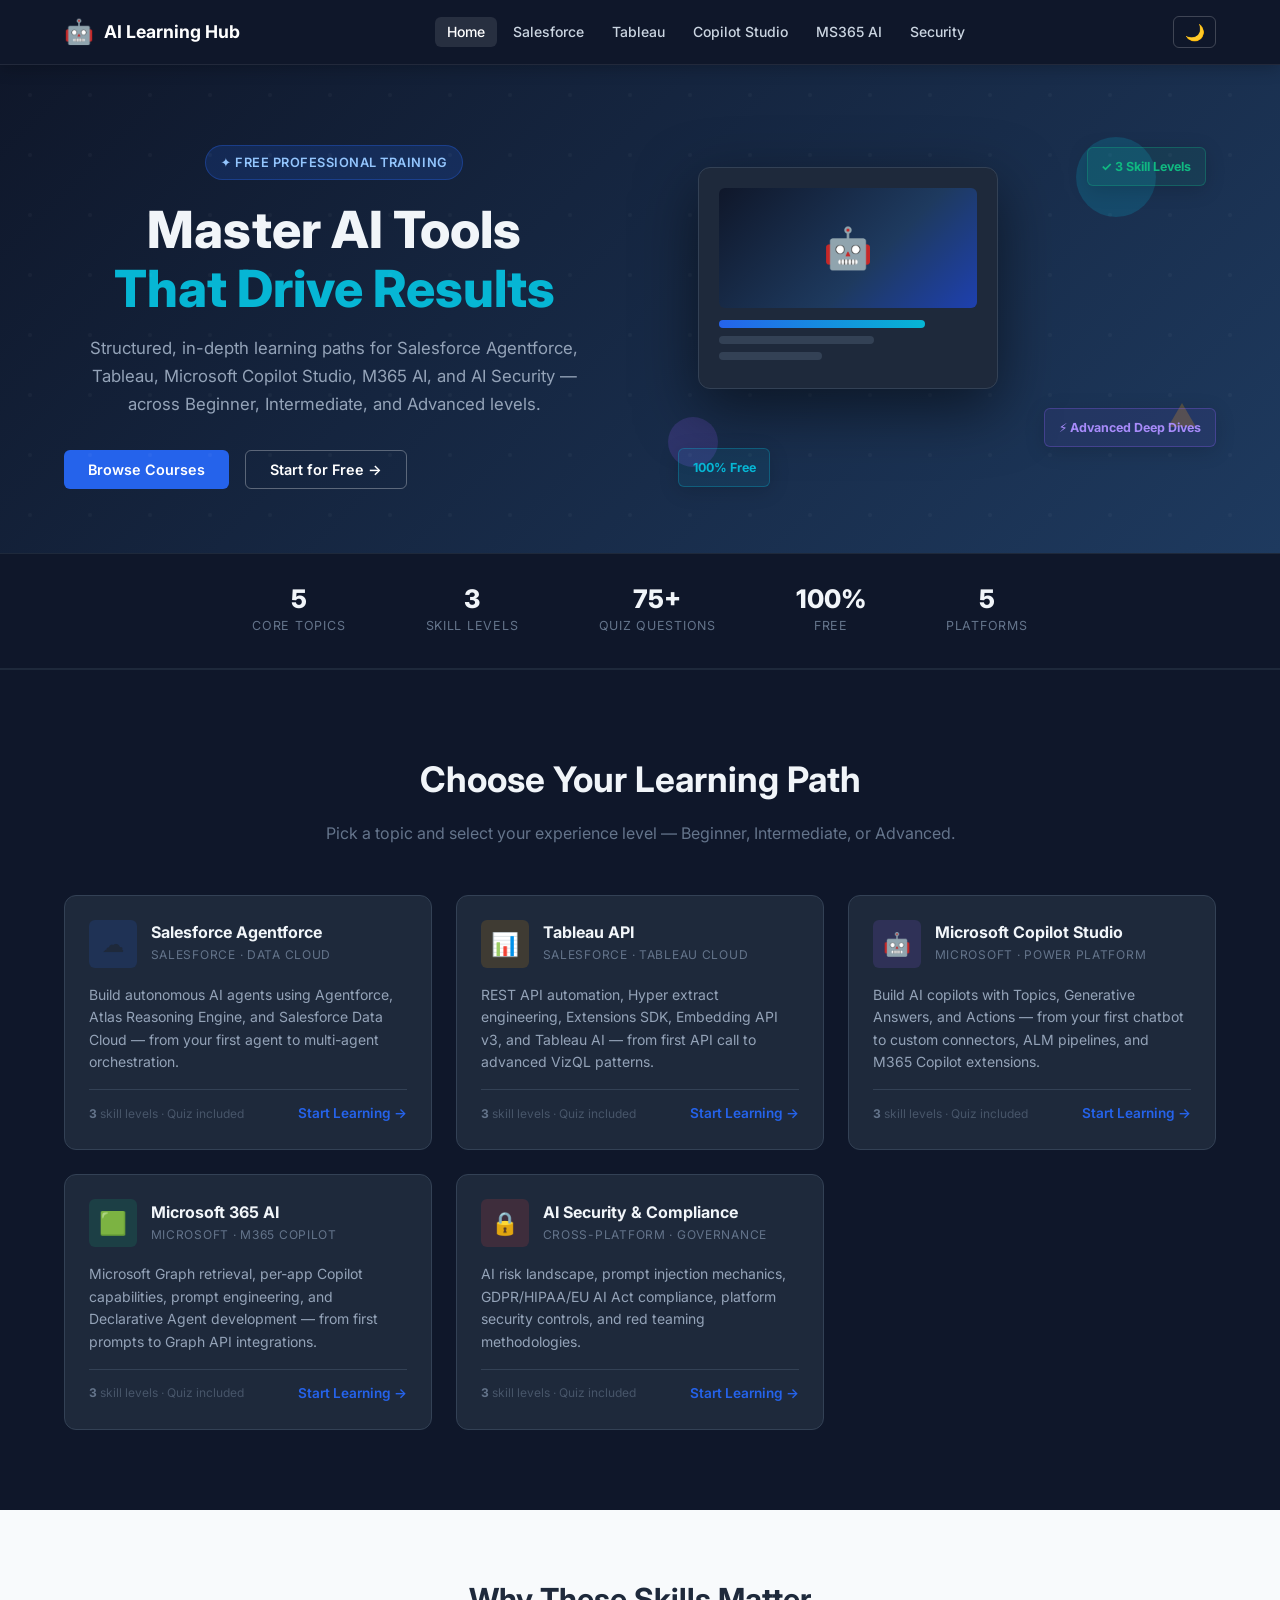
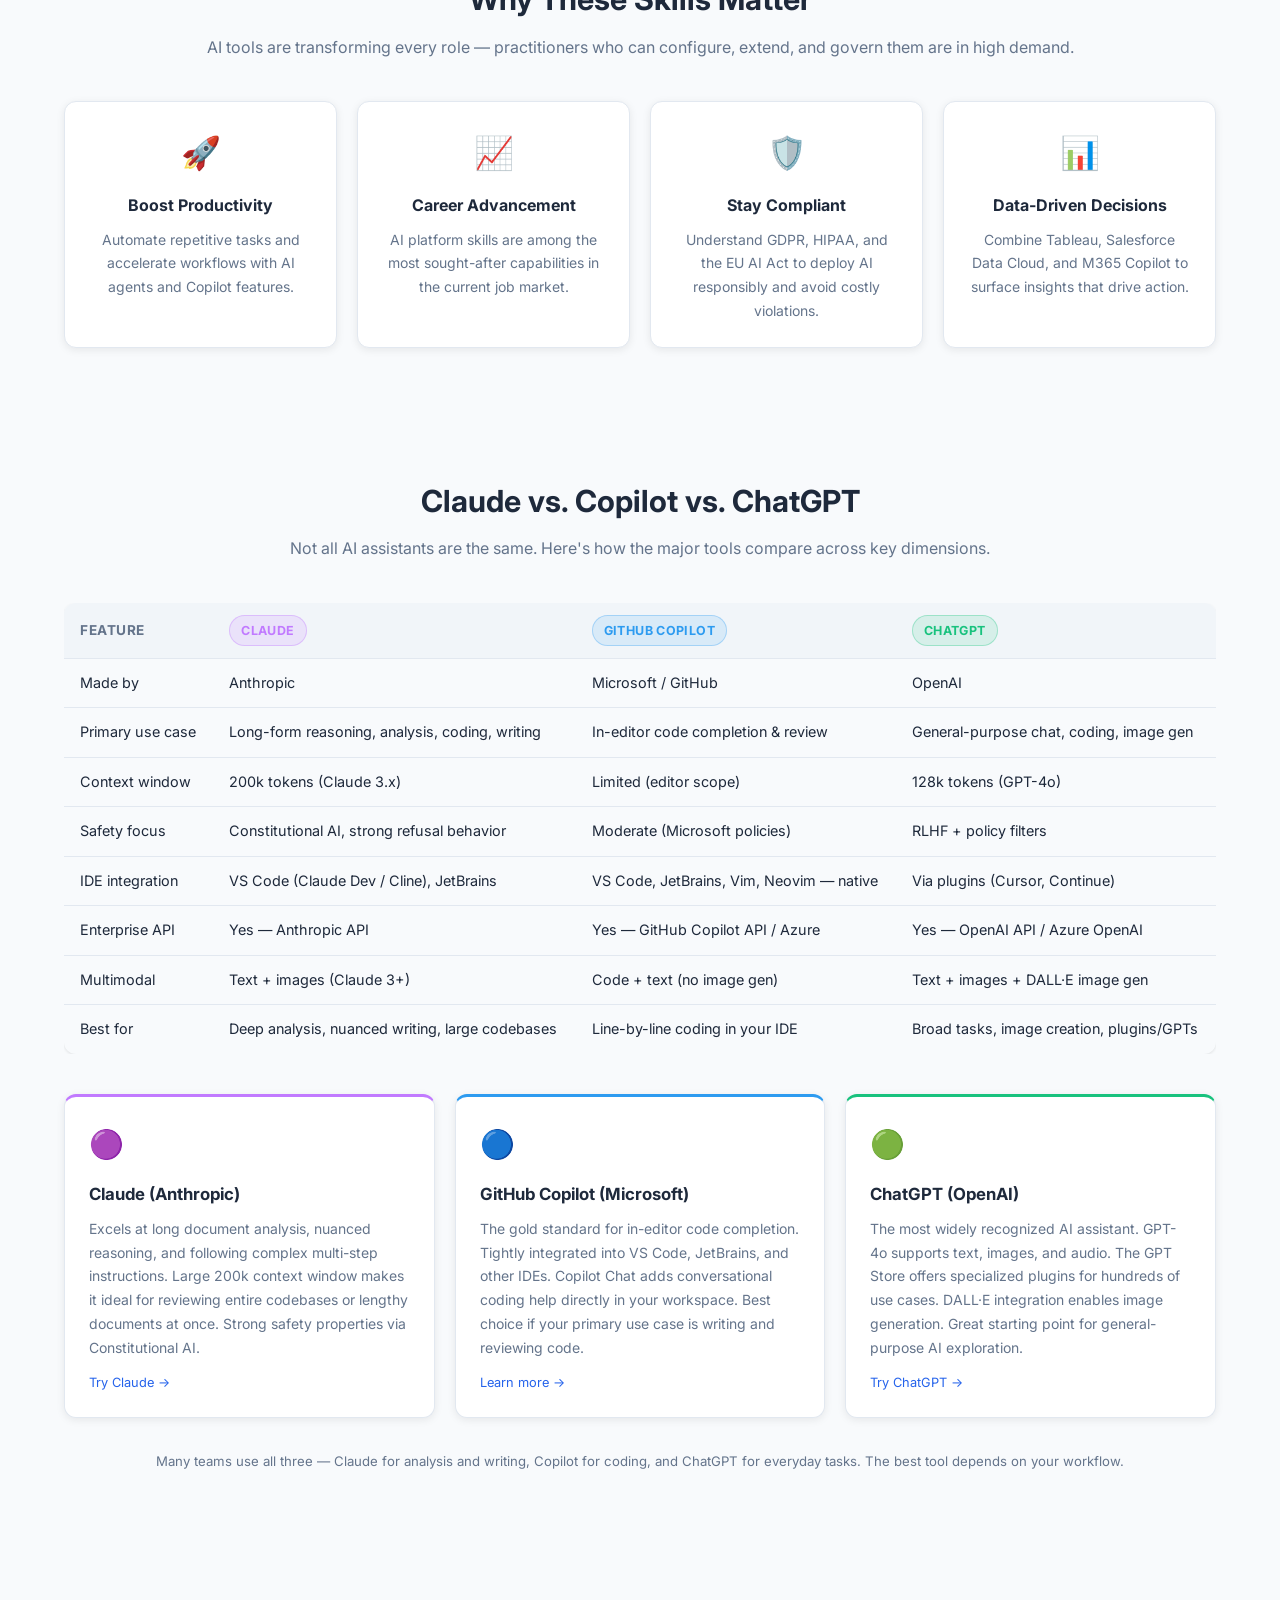
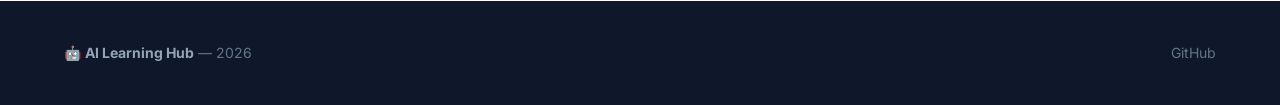
==== commit bab7bf0f: "Simplify navigation to topic-first flow: click topic, then pick level - Home page: remove in-card le" ====
--- a/index.html
+++ b/index.html
@@ -44,7 +44,7 @@
       <p>Structured, in-depth learning paths for Salesforce Agentforce, Tableau, Microsoft Copilot Studio, M365 AI, and AI Security — across Beginner, Intermediate, and Advanced levels.</p>
       <div class="hero-actions">
         <a href="#courses" class="btn btn-primary">Browse Courses</a>
-        <a href="salesforce/index.html#beginner" class="btn btn-outline">Start for Free →</a>
+        <a href="salesforce/index.html" class="btn btn-outline">Start for Free →</a>
       </div>
     </div>
 
@@ -116,14 +116,9 @@
           </div>
         </div>
         <div class="course-card-desc">Build autonomous AI agents using Agentforce, Atlas Reasoning Engine, and Salesforce Data Cloud — from your first agent to multi-agent orchestration.</div>
-        <div class="course-level-tabs">
-          <button class="course-level-tab" data-level="beginner">Beginner</button>
-          <button class="course-level-tab active" data-level="intermediate">Intermediate</button>
-          <button class="course-level-tab" data-level="advanced">Advanced</button>
-        </div>
-        <div class="course-card-footer">
-          <span class="course-meta"><strong>3</strong> skill levels · Quiz included</span>
-          <a class="course-cta" href="salesforce/index.html#intermediate" data-base="salesforce/index.html">Start Learning →</a>
+        <div class="course-card-footer">
+          <span class="course-meta"><strong>3</strong> skill levels · Quiz included</span>
+          <a class="course-cta" href="salesforce/index.html">Start Learning →</a>
         </div>
       </div>
 
@@ -137,14 +132,9 @@
           </div>
         </div>
         <div class="course-card-desc">REST API automation, Hyper extract engineering, Extensions SDK, Embedding API v3, and Tableau AI — from first API call to advanced VizQL patterns.</div>
-        <div class="course-level-tabs">
-          <button class="course-level-tab" data-level="beginner">Beginner</button>
-          <button class="course-level-tab active" data-level="intermediate">Intermediate</button>
-          <button class="course-level-tab" data-level="advanced">Advanced</button>
-        </div>
-        <div class="course-card-footer">
-          <span class="course-meta"><strong>3</strong> skill levels · Quiz included</span>
-          <a class="course-cta" href="tableau/index.html#intermediate" data-base="tableau/index.html">Start Learning →</a>
+        <div class="course-card-footer">
+          <span class="course-meta"><strong>3</strong> skill levels · Quiz included</span>
+          <a class="course-cta" href="tableau/index.html">Start Learning →</a>
         </div>
       </div>
 
@@ -158,14 +148,9 @@
           </div>
         </div>
         <div class="course-card-desc">Build AI copilots with Topics, Generative Answers, and Actions — from your first chatbot to custom connectors, ALM pipelines, and M365 Copilot extensions.</div>
-        <div class="course-level-tabs">
-          <button class="course-level-tab" data-level="beginner">Beginner</button>
-          <button class="course-level-tab active" data-level="intermediate">Intermediate</button>
-          <button class="course-level-tab" data-level="advanced">Advanced</button>
-        </div>
-        <div class="course-card-footer">
-          <span class="course-meta"><strong>3</strong> skill levels · Quiz included</span>
-          <a class="course-cta" href="copilot/index.html#intermediate" data-base="copilot/index.html">Start Learning →</a>
+        <div class="course-card-footer">
+          <span class="course-meta"><strong>3</strong> skill levels · Quiz included</span>
+          <a class="course-cta" href="copilot/index.html">Start Learning →</a>
         </div>
       </div>
 
@@ -179,14 +164,9 @@
           </div>
         </div>
         <div class="course-card-desc">Microsoft Graph retrieval, per-app Copilot capabilities, prompt engineering, and Declarative Agent development — from first prompts to Graph API integrations.</div>
-        <div class="course-level-tabs">
-          <button class="course-level-tab" data-level="beginner">Beginner</button>
-          <button class="course-level-tab active" data-level="intermediate">Intermediate</button>
-          <button class="course-level-tab" data-level="advanced">Advanced</button>
-        </div>
-        <div class="course-card-footer">
-          <span class="course-meta"><strong>3</strong> skill levels · Quiz included</span>
-          <a class="course-cta" href="ms365/index.html#intermediate" data-base="ms365/index.html">Start Learning →</a>
+        <div class="course-card-footer">
+          <span class="course-meta"><strong>3</strong> skill levels · Quiz included</span>
+          <a class="course-cta" href="ms365/index.html">Start Learning →</a>
         </div>
       </div>
 
@@ -200,14 +180,9 @@
           </div>
         </div>
         <div class="course-card-desc">AI risk landscape, prompt injection mechanics, GDPR/HIPAA/EU AI Act compliance, platform security controls, and red teaming methodologies.</div>
-        <div class="course-level-tabs">
-          <button class="course-level-tab" data-level="beginner">Beginner</button>
-          <button class="course-level-tab active" data-level="intermediate">Intermediate</button>
-          <button class="course-level-tab" data-level="advanced">Advanced</button>
-        </div>
-        <div class="course-card-footer">
-          <span class="course-meta"><strong>3</strong> skill levels · Quiz included</span>
-          <a class="course-cta" href="security/index.html#intermediate" data-base="security/index.html">Start Learning →</a>
+        <div class="course-card-footer">
+          <span class="course-meta"><strong>3</strong> skill levels · Quiz included</span>
+          <a class="course-cta" href="security/index.html">Start Learning →</a>
         </div>
       </div>
 
--- a/styles/main.css
+++ b/styles/main.css
@@ -1282,6 +1282,78 @@
   .level-desc { display: none; }
 }
 
+/* ══════════════════════════════════════════════════
+   LEVEL SELECTOR (prominent card-style, topic pages)
+══════════════════════════════════════════════════ */
+.level-selector-section {
+  background: var(--color-bg-alt, #f8fafc);
+  border-bottom: 1px solid var(--color-border);
+  padding: 1.5rem 0 1.75rem;
+  position: sticky;
+  top: 57px;
+  z-index: 90;
+}
+
+.level-selector-prompt {
+  text-align: center;
+  font-size: 0.875rem;
+  color: var(--color-text-muted);
+  margin-bottom: 1rem;
+  font-weight: 500;
+}
+
+.level-selector-cards {
+  display: flex;
+  gap: 1rem;
+  justify-content: center;
+  flex-wrap: wrap;
+}
+
+.level-selector-card {
+  display: flex;
+  flex-direction: column;
+  align-items: center;
+  gap: 0.25rem;
+  padding: 0.9rem 1.5rem;
+  border-radius: 0.75rem;
+  border: 2px solid var(--color-border);
+  background: var(--color-bg-card);
+  cursor: pointer;
+  transition: all 0.15s;
+  min-width: 150px;
+  text-align: center;
+  font-family: inherit;
+}
+
+.level-selector-card:hover {
+  border-color: var(--color-primary);
+  transform: translateY(-2px);
+  box-shadow: 0 4px 12px var(--color-shadow);
+}
+
+.level-selector-card[data-level="beginner"].active {
+  border-color: #10b981;
+  background: rgba(16,185,129,0.07);
+}
+.level-selector-card[data-level="intermediate"].active {
+  border-color: var(--color-primary);
+  background: rgba(37,99,235,0.07);
+}
+.level-selector-card[data-level="advanced"].active {
+  border-color: #8b5cf6;
+  background: rgba(139,92,246,0.07);
+}
+
+.level-selector-icon { font-size: 1.25rem; line-height: 1; }
+.level-selector-name { font-weight: 700; font-size: 0.9rem; color: var(--color-text); }
+.level-selector-desc { font-size: 0.75rem; color: var(--color-text-muted); }
+
+@media (max-width: 600px) {
+  .level-selector-cards { gap: 0.6rem; }
+  .level-selector-card { min-width: 120px; padding: 0.7rem 1rem; }
+  .level-selector-desc { display: none; }
+}
+
 /* ── AI Comparison Table ── */
 .compare-table {
   width: 100%;
